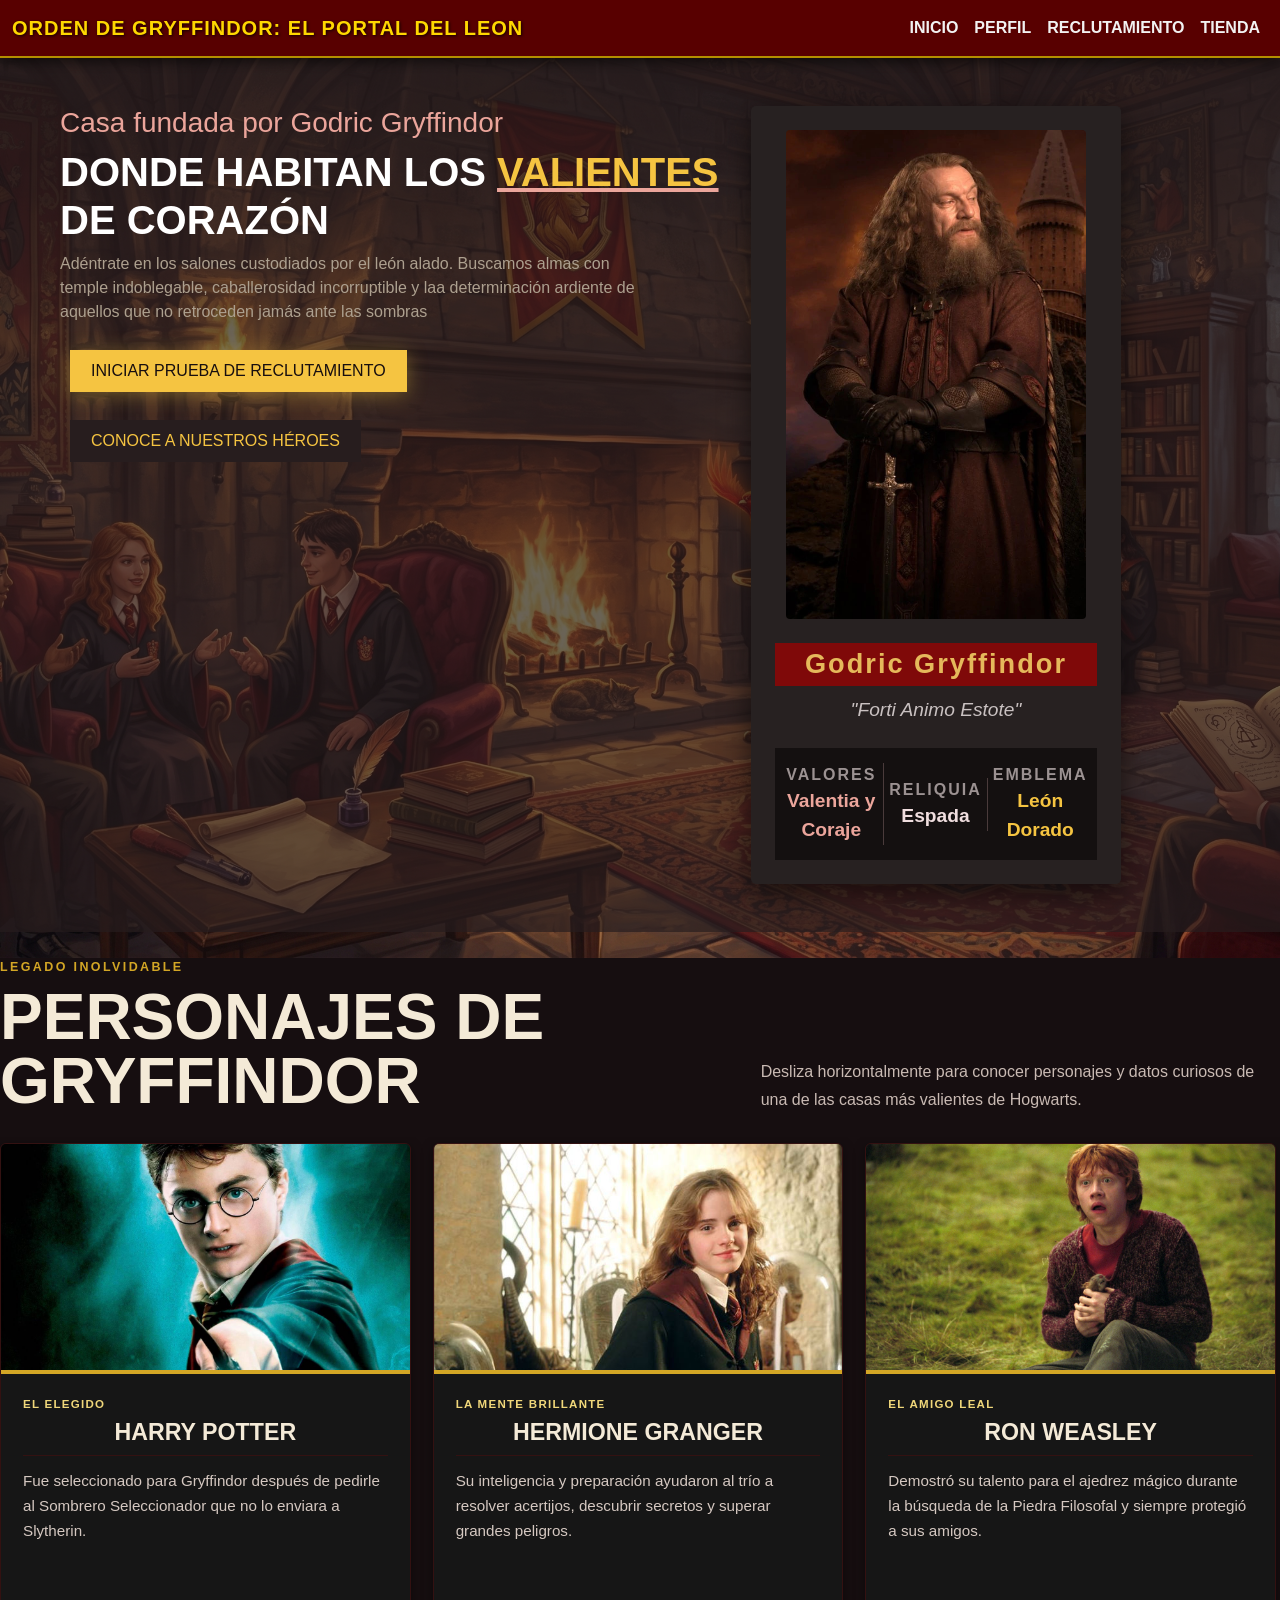
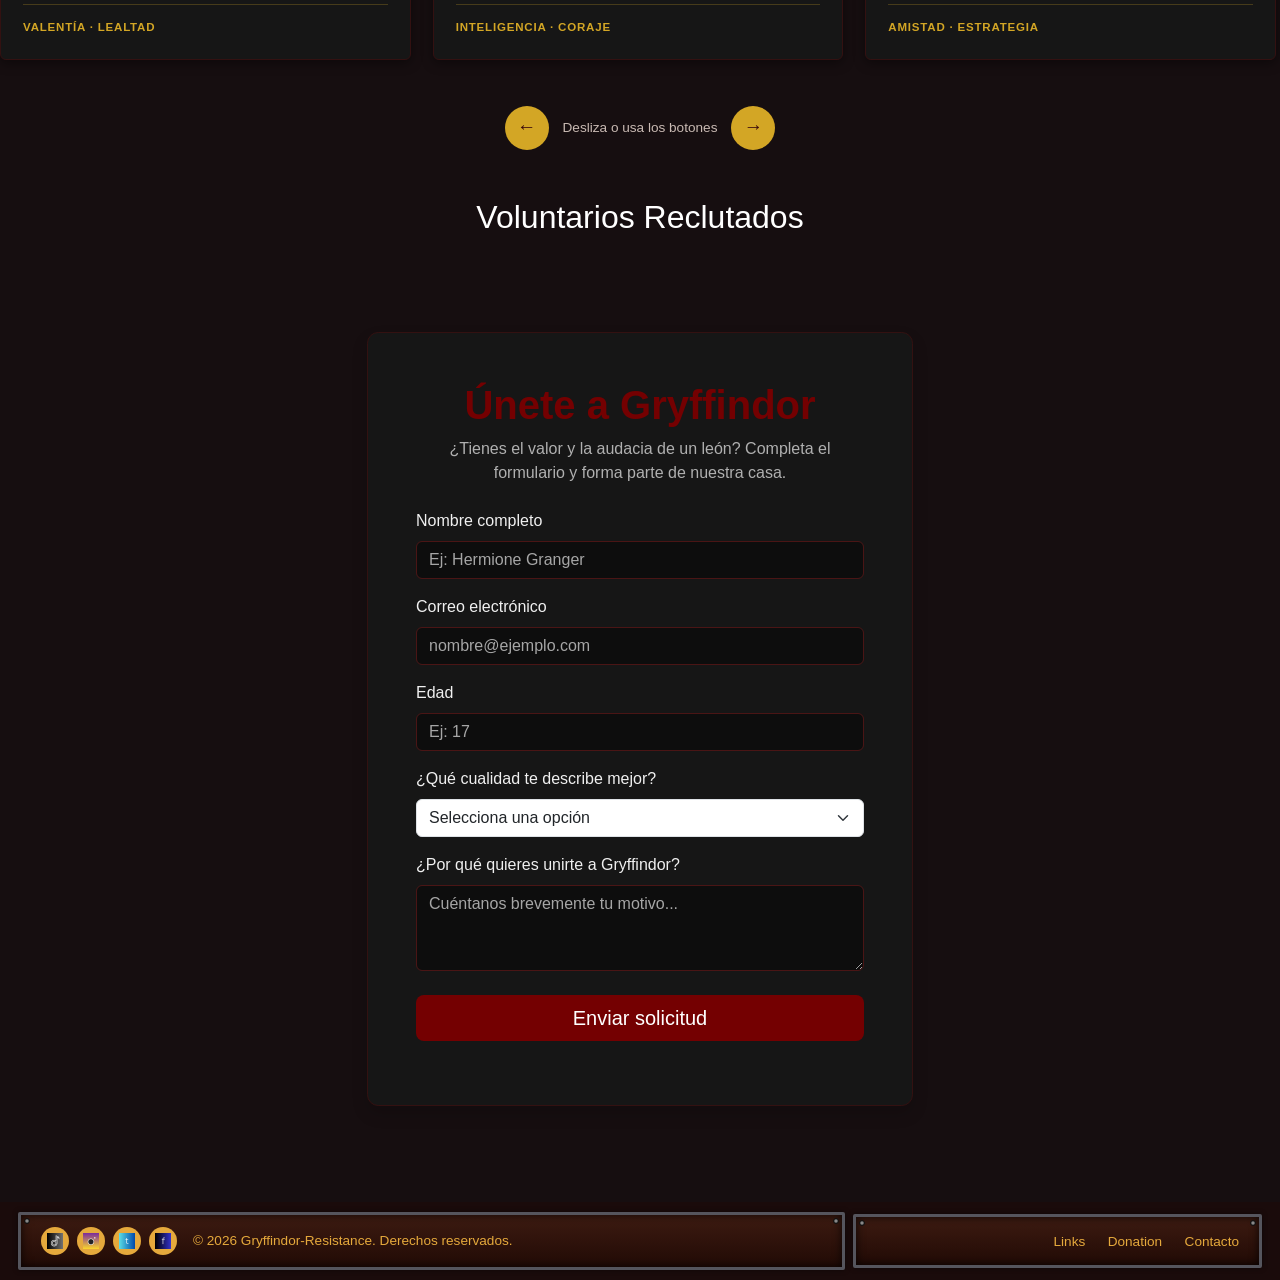
==== index.html @ a221e071 "Camio de nombre a botones" ====
<html lang="en">
  <head> 
    <meta charset="UTF-8" />
    <meta name="viewport" content="width=device-width, initial-scale=1.0" />
    <title>Gryffindor-Resistance</title>

    <!-- Link de bootstrap -->
    <link
      href="https://cdn.jsdelivr.net/npm/bootstrap@5.3.8/dist/css/bootstrap.min.css"
      rel="stylesheet"
      integrity="sha384-sRIl4kxILFvY47J16cr9ZwB07vP4J8+LH7qKQnuqkuIAvNWLzeN8tE5YBujZqJLB"
      crossorigin="anonymous"
    />
    <link rel="stylesheet" href="stryle.css">
    <link rel="stylesheet" href="styles_Cards.css">
  </head>
  <body>
    <!--INICIO NAVAR-->
    <nav class="navbar navbar-expand-lg navbar-gryffindor">
      <div class="container-fluid">
        <a class="navbar-brand" href="#"
          >ORDEN DE GRYFFINDOR: EL PORTAL DEL LEON</a
        >
        <button
          class="navbar-toggler"
          type="button"
          data-bs-toggle="collapse"
          data-bs-target="#navbarNav"
          aria-controls="navbarNav"
          aria-expanded="false"
          aria-label="Toggle navigation"
        >
          <span class="navbar-toggler-icon"></span>
        </button>
        <div class="collapse navbar-collapse" id="navbarNav">
          <ul class="navbar-nav ms-auto">
            <li class="nav-item">
              <a class="nav-link" aria-current="page" href="/index.html"
                >INICIO
              </a>
            </li>
            <li class="nav-item">
              <a class="nav-link" aria-current="page" href="perfil.html"
                >PERFIL
              </a>
            </li>
            <li class="nav-item">
              <a class="nav-link" href="#formulario">RECLUTAMIENTO</a>
            </li>
            <li class="nav-item">
              <a class="nav-link" href="store.html">TIENDA</a>
            </li>
          </ul>
        </div>
      </div>
    </nav>
    <!--FIN NAVAR-->
        <div class="fondo-responsivo">
          <!--!INICIO DE BANNER (MIREYA)-->
  <div class="container-fluid row p-5 m-0 fondo-banner tamanio-banner">
    <div class="col-12 col-lg-7 d-flex flex-column align-items-start"><!--sección izquierda del banner-->
      <h3 class="rosa">Casa fundada por Godric Gryffindor</h3>
      <h1 class="titulo">Donde habitan los <span class="valiente">valientes</span> de corazón</h1>
      <p class="color-texto ancho-texto">Adéntrate en los salones custodiados por el león alado. Buscamos almas con temple indoblegable, caballerosidad incorruptible y laa determinación ardiente de aquellos que no retroceden jamás ante las sombras</p>
      <div class="d-flex flex-column align-items-start gap-2">
        <a href="#formulario" class="btn btn-prueba">Iniciar prueba de reclutamiento</a>
        <a href="#personajes" class="btn btn-heroes">Conoce a nuestros héroes</a>
      </div>
    </div><!--sección izquierda del banner-->
      <div class="col-12 col-lg-4"><!--sección derecha del banner-->
                        <div class="card-godric text-center"><!--contenedor godric-->
                            <img src="assets/Godric_Griff.jpg" alt="Godric Gryffindor" class="godric-imagen">
                            <h4 class="titulo-dorado mt-4 etiqueta-roja">Godric Gryffindor</h4>
                            <p class="color-texto frase-cita">"Forti Animo Estote"</p>
                            <div class="caja-elementos-godric row mx-0 mt-4">
                                <div class="col-4 px-0 borde-derecho">
                                    <span class="titulo-stat">Valores</span>
                                    <span class="valor-stat rosa">Valentia y Coraje</span>
                                </div>

                                <div class="col-4 px-0 borde-derecho">
                                    <span class="titulo-stat">Reliquia</span>
                                    <span class="valor-stat blanco">Espada</span>
                                </div>

                                <div class="col-4 px-0">
                                    <span class="titulo-stat">Emblema</span>
                                    <span class="valor-stat amarillo">León Dorado</span>
                                </div>
                            </div>
                                </div>
      </div><!--contenedor godric-->
    </div><!--sección derecha del banner-->
  </div><!--contenedor de elementos banner-->
  <!--!FIN DE BANNER (MIREYA)-->
   
    <!--!INICIO DE LOGIN-->


    <!--!FIN DE LOGIN-->

    <!-- !INICIO DE FEED PRINCIPAL-->

    <!--!FIN DE FEED PRINCIPAL-->

    <!--?Codigo de las cards-->
 <!--? Encabezado de la sección. -->
        <header id="personajes" class="row align-items-end gy-3 mb-4">
          <div class="col-lg-7">
            <!--? Texto pequeño que identifica la temática. -->
            <p class="section-label mb-2">Legado inolvidable</p>

            <!--? Título principal de las tarjetas. -->
            <h1 class="section-title mb-0">Personajes de Gryffindor</h1>
          </div>

          <div class="col-lg-5">
            <!--? Instrucción para indicar que las tarjetas pueden deslizarse. -->
            <p class="section-description mb-0">
              Desliza horizontalmente para conocer personajes y datos curiosos
              de una de las casas más valientes de Hogwarts.
            </p>
          </div>
        </header>

        <!--? Contenedor que permite deslizar las tarjetas con CSS. -->
        <section class="cards-slider" aria-label="Personajes de Gryffindor">

          <!--* TARJETA 1: Harry Potter. -->
          <article class="card gryffindor-card" id="card-1">
            <!--? La clase character-harry permite cambiar la imagen desde CSS. -->
            <div class="character-image character-harry" role="img" aria-label="Harry Potter">
            </div>

            <div class="card-body d-flex flex-column">
              <p class="card-category">El elegido</p>
              <h2 class="card-title">Harry Potter</h2>
              <p class="card-text">
                Fue seleccionado para Gryffindor después de pedirle al Sombrero
                Seleccionador que no lo enviara a Slytherin.
              </p>
              <p class="card-detail mt-auto">Valentía · Lealtad</p>
            </div>
          </article>

          <!--* TARJETA 2: Hermione Granger. -->
          <article class="card gryffindor-card" id="card-2">
            <div class="character-image character-hermione" role="img" aria-label="Hermione Granger">
            </div>

            <div class="card-body d-flex flex-column">
              <p class="card-category">La mente brillante</p>
              <h2 class="card-title">Hermione Granger</h2>
              <p class="card-text">
                Su inteligencia y preparación ayudaron al trío a resolver
                acertijos, descubrir secretos y superar grandes peligros.
              </p>
              <p class="card-detail mt-auto">Inteligencia · Coraje</p>
            </div>
          </article>

          <!--*TARJETA 3: Ron Weasley. -->
          <article class="card gryffindor-card" id="card-3">
            <div class="character-image character-ron" role="img" aria-label="Ron Weasley">
            </div>

            <div class="card-body d-flex flex-column">
              <p class="card-category">El amigo leal</p>
              <h2 class="card-title">Ron Weasley</h2>
              <p class="card-text">
                Demostró su talento para el ajedrez mágico durante la búsqueda
                de la Piedra Filosofal y siempre protegió a sus amigos.
              </p>
              <p class="card-detail mt-auto">Amistad · Estrategia</p>
            </div>
          </article>

          <!--* TARJETA 4: Minerva McGonagall. -->
          <article class="card gryffindor-card" id="card-4">
            <div class="character-image character-minerva" role="img" aria-label="Minerva McGonagall">
            </div>

            <div class="card-body d-flex flex-column">
              <p class="card-category">Jefa de la casa</p>
              <h2 class="card-title">Minerva McGonagall</h2>
              <p class="card-text">
                Fue profesora de Transformaciones, jefa de Gryffindor y una
                animaga capaz de convertirse en gata.
              </p>
              <p class="card-detail mt-auto">Disciplina · Protección</p>
            </div>
          </article>

          <!--* TARJETA 5: Neville Longbottom. -->
          <article class="card gryffindor-card" id="card-5">
            <div class="character-image character-neville" role="img" aria-label="Neville Longbottom">
            </div>

            <div class="card-body d-flex flex-column">
              <p class="card-category">Valor verdadero</p>
              <h2 class="card-title">Neville Longbottom</h2>
              <p class="card-text">
                Aunque comenzó siendo inseguro, se convirtió en un líder y
                destruyó uno de los horrocruxes con la espada de Gryffindor.
              </p>
              <p class="card-detail mt-auto">Superación · Heroísmo</p>
            </div>
          </article>

          <!--* TARJETA 6: Ginny Weasley. -->
          <article class="card gryffindor-card" id="card-6">
            <div class="character-image character-ginny" role="img" aria-label="Ginny Weasley">
            </div>

            <div class="card-body d-flex flex-column">
              <p class="card-category">Talento en quidditch</p>
              <h2 class="card-title">Ginny Weasley</h2>
              <p class="card-text">
                Destacó como cazadora de Gryffindor, formó parte del Ejército
                de Dumbledore y combatió en la batalla de Hogwarts.
              </p>
              <p class="card-detail mt-auto">Determinación · Habilidad</p>
            </div>
          </article>

          <!--* TARJETA 7: Albus Dumbledore. -->
          <article class="card gryffindor-card" id="card-7">
            <div class="character-image character-dumbledore" role="img" aria-label="Albus Dumbledore">
            </div>

            <div class="card-body d-flex flex-column">
              <p class="card-category">Antiguo Gryffindor</p>
              <h2 class="card-title">Albus Dumbledore</h2>
              <p class="card-text">
                Antes de convertirse en director de Hogwarts fue alumno de
                Gryffindor y más tarde fundó la Orden del Fénix.
              </p>
              <p class="card-detail mt-auto">Sabiduría · Liderazgo</p>
            </div>
          </article>

          <!--* TARJETA 8: dato curioso sobre la casa. -->
          <article class="card gryffindor-card" id="card-8">
            <div class="character-image character-sword" role="img" aria-label="Espada de Gryffindor">
            </div>

            <div class="card-body d-flex flex-column">
              <p class="card-category">Dato curioso</p>
              <h2 class="card-title">La espada de Gryffindor</h2>
              <p class="card-text">
                La espada se presenta ante miembros dignos de la casa cuando
                muestran valor y existe una verdadera necesidad.
              </p>
              <p class="card-detail mt-auto">Reliquia · Godric Gryffindor</p>
            </div>
          </article>
        </section>

        <!--? Navegación opcional: cada botón lleva a una tarjeta del carrusel. -->
        <nav class="slider-navigation mt-4" aria-label="Navegación de las tarjetas">
          <a class="btn slider-button" href="#card-1" aria-label="Ir a las primeras tarjetas">←</a>
          <span>Desliza o usa los botones</span>
          <a class="btn slider-button" href="#card-8" aria-label="Ir a las últimas tarjetas">→</a>
        </nav>
      </div>
    </main>
    <!-- ?FIN DE CODIGO DE LAS CARDS-->

    <!--todo: Contenedor de las cards -->
    <main id="contendor-voluntarios" class="container my-5">
      <h2 class="text-center text-white mb-4">Voluntarios Reclutados</h2>
      <div class="row g-4" id="cards-voluntarios"></div>
    </main>

    <!-- !INICIO DE PERFIL-->
    <!-- Formulario de reclutamiento -->
<div id="formulario" class="container py-5">
  <div class="row justify-content-center">
    <div class="col-12 col-md-8 col-lg-6">

      <div class="card recruitment-card shadow">
        <div class="card-body p-4 p-md-5">

          <div class="text-center mb-4">
            <h1 class="recruitment-title">Únete a Gryffindor</h1>
            <p class="text-muted">
              ¿Tienes el valor y la audacia de un león? Completa el formulario y forma parte de nuestra casa.
            </p>
          </div>

          <form id="recruitment-form" novalidate>

            <div class="mb-3">
              <label for="nombre" class="form-label">Nombre completo</label>
              <input type="text" class="form-control" id="nombre" name="nombre" placeholder="Ej: Hermione Granger" required>
              <div class="invalid-feedback">Por favor ingresa tu nombre.</div>
            </div>

            <div class="mb-3">
              <label for="correo" class="form-label">Correo electrónico</label>
              <input type="email" class="form-control" id="correo" name="correo" placeholder="nombre@ejemplo.com" required>
              <div class="invalid-feedback">Ingresa un correo válido.</div>
            </div>

            <div class="mb-3">
              <label for="edad" class="form-label">Edad</label>
              <input type="number" class="form-control" id="edad" name="edad" min="11" max="120" placeholder="Ej: 17" required>
              <div class="invalid-feedback">Ingresa una edad válida (mínimo 11, la edad de admisión a Hogwarts).</div>
            </div>

            <div class="mb-3">
              <label for="cualidad" class="form-label">¿Qué cualidad te describe mejor?</label>
              <select class="form-select" id="cualidad" name="cualidad" required>
                <option value="" selected disabled>Selecciona una opción</option>
                <option value="valentia">Valentía</option>
                <option value="lealtad">Lealtad</option>
                <option value="audacia">Audacia</option>
                <option value="nobleza">Nobleza de corazón</option>
              </select>
              <div class="invalid-feedback">Selecciona una cualidad.</div>
            </div>

            <div class="mb-4">
              <label for="motivo" class="form-label">¿Por qué quieres unirte a Gryffindor?</label>
              <textarea class="form-control" id="motivo" name="motivo" rows="3" placeholder="Cuéntanos brevemente tu motivo..." required></textarea>
              <div class="invalid-feedback">Cuéntanos tu motivo, aunque sea breve.</div>
            </div>

            <div class="d-grid">
              <button type="submit" class="btn recruitment-btn btn-lg">Enviar solicitud</button>
            </div>

            <div id="form-mensaje" class="mt-3 text-center"></div>

          </form>

        </div>
      </div>

    </div>
  </div>
</div>
<!-- Fin formulario de reclutamiento -->

  <!-- FOOTER -->
  <footer class="custom-footer mt-5">
    <div class="container-fluid px-2">
      <div class="row g-2 align-items-center">
        
        <!-- Columna Izquierda: Redes Sociales y Copyright -->
        <div class="col-12 col-md-7 col-lg-8">
          <div class="wood-panel d-flex align-items-center flex-wrap gap-2">
            <div class="social-icons">
              
              <!-- TikTok -->
              <a href="#" class="social-icon" title="TikTok">
                <img src="assets/tiktok.png" alt="TikTok">
              </a>
              
              <!-- Instagram -->
              <a href="#" class="social-icon" title="Instagram">
                <img src="assets/insta.png" alt="Instagram">
              </a>
              
              <!-- Twitter (X) -->
              <a href="#" class="social-icon" title="Twitter">
                <img src="assets/twit.png" alt="Twitter">
              </a>
              
              <!-- Facebook -->
              <a href="#" class="social-icon" title="Facebook">
                <img src="assets/face.png" alt="Facebook">
              </a>
              
            </div>
            <span class="golden-text ms-2">© 2026 Gryffindor-Resistance. Derechos reservados.</span>
          </div>
        </div>

        <!-- Columna Derecha: Enlaces del menú -->
        <div class="col-12 col-md-5 col-lg-4">
          <div class="wood-panel d-flex justify-content-end align-items-center">
            <div class="footer-links">
              <a href="#">Links</a>
              <a href="#">Donation</a>
              <a href="#">Contacto</a>
            </div>
          </div>
        </div>

      </div>
    </div>
  </footer>


    <!--!FIN DE PERFIL-->
 </div>
    <!-- Link de bootstrap -->
    <script
      src="https://cdn.jsdelivr.net/npm/bootstrap@5.3.8/dist/js/bootstrap.bundle.min.js"
      integrity="sha384-FKyoEForCGlyvwx9Hj09JcYn3nv7wiPVlz7YYwJrWVcXK/BmnVDxM+D2scQbITxI"
      crossorigin="anonymous"
    ></script>
    <!-- Link de javas -->
    <script src="app.js"></script>
  </body>
</html>
---- stryle.css ----
:root {
  --gryffindor-rojo: #740001;
  --gryffindor-rojo-oscuro: #3d0000;
  --gryffindor-dorado: #d3a625;
  --gryffindor-dorado-claro: #eecc73;
}

.recruitment-card {
  background-color: #faf6ec;
  border: 2px solid var(--gryffindor-dorado);
  border-radius: 10px;
}

.recruitment-title {
  color: var(--gryffindor-rojo);
  font-weight: bold;
}

.form-control:focus,
.form-select:focus {
  border-color: var(--gryffindor-dorado);
  box-shadow: 0 0 0 0.2rem rgba(211, 166, 37, 0.35);
}

.recruitment-btn {
  background-color: var(--gryffindor-rojo);
  color: white;
  border: none;
}

.recruitment-btn:hover {
  background-color: var(--gryffindor-rojo-oscuro);
  color: var(--gryffindor-dorado-claro);
}

/*Estilos banner*/
.fondo-banner{
    background: #271d1eae;
}

.tamanio-banner{
    min-height: 460px;
}

.titulo {
    color: #fff;
    text-transform: uppercase;
    font-weight: bold;
}

.valiente {
    color: #F5C441;
    text-decoration: underline;
    text-decoration-color: #EBA59B;
}

.rosa {
    color: #EBA59B;
}

.amarillo {
    color: #F5C441;
}

.blanco {
    color: #F0DEDF;
}

.color-texto {
    color: #ADA08F;
}

.ancho-texto{
    max-width: 600px;
}

.btn-prueba {
    background-color: #F5C441;
    color: #170E0F;
    margin: 10px;
    padding: 8px 20px !important;
    text-align: center;
    border-radius: 0px !important;
    text-transform: uppercase;
    box-shadow: 0px 3px 20px #f5c5415e;
    cursor: pointer;
    transition: background-color 0.3s ease, box-shadow 0.3s ease;/*transición suave*/
}

.btn-prueba:hover{
    background-color: #ffd966;
    box-shadow: 0px 4px 30px #f5c541aa;
}

.btn-heroes {
    background-color: #271D1E;
    color: #F5C441;
    margin: 10px;
    padding: 8px 20px !important;
    text-align: center;
    border-radius: 0px !important;
    text-transform: uppercase;
    cursor: pointer;
    transition: background-color 0.3s ease, box-shadow 0.3s ease;/*transición suave*/
}

.btn-heroes:hover{
    background-color: #271D1E;
    color: #ffd966;
    box-shadow: 0px 4px 20px #f5c54190;
}

/*Fin Estilos banner*/
body, html {
    margin: 0;
    padding: 0;
    height: 100%;
}

.fondo-responsivo {
    background-image: url('assets/sala-común-gryffindor.jpg');  /*Imagen de fondo*/
    background-position: center center;     /*Centra la imagen*/
    background-size: cover;         /*Hace que sea responsiva, cubre mantiendo la proporción*/
    background-repeat: no-repeat;        /*Evita que la imagen se repita*/
    min-height: 100vh;          /*Asegura que el fondo ocupe 100% del alto de la pantalla*/
}
.navbar-gryffindor {
	background-color: #7f0909;
}

.navbar-gryffindor .navbar-brand,
.navbar-gryffindor .nav-link {
	color: #d4af37;
}

.navbar-gryffindor .nav-link:hover {
	color: #ffd700;
}


/*Card Godridc Gryffindor*/
.card-godric {
    background-color: #272121;
    padding: 1.5rem;
    border-radius: 5px;
    box-shadow: 0 10px 30px rgba(0,0,0,0.6);
    color: #fff;
}

.godric-imagen {
    max-width: 300px;
    border-radius: 4px;
}

.titulo-dorado{
    color: #e5b95b;
    font-weight: bold;
    font-size: 1.7rem;
    letter-spacing: 1.5px;
}

.etiqueta-roja{
    background-color: #7f0909;
    padding: 5px;
    letter-spacing: 2px;
}

.frase-cita{
    font-style: italic;
    color: #c9c1c1;
    font-size: 1.2rem;
    line-height: 1.5;
    margin: 10px 0;
}

.caja-elementos-godric{
    background-color: #141010;
    padding: 15px 5px;
    align-items: center;
}

.borde-derecho{
    border-right: 1px solid #4a3b3b;
}

.titulo-stat{
    display: block;
    font-size: 1rem;
    text-transform: uppercase;
    letter-spacing: 2px;
    color: #9c9292;
    font-weight:650;
}

.valor-stat {
    display: block;
    font-size: 1.2rem;
    font-weight: bold;
}
    /* Estilos del Footer */
    .custom-footer {
      background-color: #1a0b0b; /* Color de fondo base muy oscuro */
      padding: 10px;
    }

    /* Paneles de madera con borde metálico */
    .wood-panel {
      position: relative;
      background: linear-gradient(180deg, #3d1b11 0%, #210a05 100%); /* Fondo simulando madera oscura */
      border: 3px solid #55555d; /* Borde gris metálico */
      box-shadow: inset 0 0 10px rgba(0,0,0,0.8), 0 0 5px rgba(0,0,0,0.5);
      border-radius: 2px;
      padding: 12px 20px;
      min-height: 54px;
    }

    /* Remaches en las esquinas */
    .wood-panel::before, .wood-panel::after {
      content: '';
      position: absolute;
      width: 6px;
      height: 6px;
      background: radial-gradient(circle, #888 30%, #333 90%);
      border-radius: 50%;
      border: 1px solid #111;
      top: 3px;
    }

    .wood-panel::before { left: 3px; }
    .wood-panel::after { right: 3px; }

    /* Texto e íconos en dorado */
    .golden-text {
      color: #e5a93c; /* Color dorado Gryffindor */
      font-family: Arial, sans-serif;
      font-size: 0.85rem;
    }

    /* Contenedor e íconos en círculo */
    .social-icons {
      display: flex;
      align-items: center;
      gap: 8px;
    }

    .social-icon {
      display: inline-flex;
      align-items: center;
      justify-content: center;
      width: 28px;
      height: 28px;
      background-color: #e5a93c; /* Fondo dorado del círculo */
      border-radius: 50%;
      color: #210a05; /* Color oscuro para el ícono */
      text-decoration: none;
      transition: transform 0.2s ease, background-color 0.2s ease;
    }

    /* Estilo para las imágenes PNG dentro de los círculos */
    .social-icon img {
      width: 16px; /* Ajusta el tamaño de la imagen */
      height: 16px;
      object-fit: contain; /* Mantiene la proporción de la imagen */
      /* Si tus imágenes son oscuras, este filtro las puede volver claras */
      /* filter: brightness(0) invert(1); */
    }

    .social-icon:hover {
      background-color: #ffd700; /* Dorado más brillante al pasar el mouse */
      transform: scale(1.1);
    }

    /* Enlaces del panel derecho */
    .footer-links a {
      color: #e5a93c;
      text-decoration: none;
      font-size: 0.85rem;
      margin-left: 18px;
      transition: color 0.3s ease;
    }

    .footer-links a:hover {
      color: #ffd700;
      text-decoration: underline;
    }

.product{
  width: 100%;
  max-width: 18rem;
  margin: 30px;
}


body {
    background-color: #0d0d0d;
    color: #e6e6e6;
    font-family: 'Segoe UI', Tahoma, Geneva, Verdana, sans-serif;
    margin: 0;
    padding: 0;
}

.navbar-gryffindor {
    background-color: #580000 !important;
    border-bottom: 0.125rem solid #b38f00;
    box-shadow: 0 0.25rem 0.75rem rgba(0, 0, 0, 0.6);
}

.navbar-gryffindor .navbar-brand {
    color: #ffd700 !important;
    font-weight: 800;
    letter-spacing: 0.0625rem;
    text-shadow: 0.0625rem 0.0625rem 0.1875rem rgba(0, 0, 0, 0.8);
}

.navbar-gryffindor .nav-link {
    color: #f2f2f2 !important;
    font-weight: 600;
    transition: color 0.2s ease;
}

.navbar-gryffindor .nav-link:hover, 
.navbar-gryffindor .nav-link.active {
    color: #ffd700 !important;
    text-shadow: 0 0 0.5rem rgba(255, 215, 0, 0.4);
}

.profile-header-container {
    position: relative;
    margin-bottom: 6rem;
}

#banner {
    width: 100%;
    height: 18rem;
    object-fit: cover;
    border-bottom: 0.2rem solid #b38f00;
}

#descr {
    padding-top: 3rem;
}

.profile-user-section {
    position: relative;
}

.profile-user-row {
    position: absolute;
    top: -9rem;
    left: 0;
    right: 0;
    margin: 0;
}

#foto {
    width: 15rem;
    height: 15rem;
    object-fit: cover;
    border: 0.3rem solid #b38f00;
    background-color: #121212;
    z-index: 10;
    border-radius: 50%;
    box-shadow: 0 0.3rem 0.9rem rgba(0, 0, 0, 0.8);
    display: block;
    margin-left: 1.5rem;
}

#descripcion {
    padding-top: 5rem;
}

.profile-details {
    padding-top: 3.5rem;
}

.profile-info-bar {
    background: linear-gradient(135deg, #1a1a1a 0%, #260000 100%);
    border: 0.1rem solid #4a1515;
    border-radius: 0.7rem;
    padding: 1.2rem;
    box-shadow: 0 0.2rem 0.9rem rgba(0, 0, 0, 0.5);
    margin-top: 0.6rem;
}

.card {
    background-color: #161616 !important;
    color: #f0f0f0 !important;
    border: 0.1rem solid #331111 !important;
    border-radius: 0.7rem;
    box-shadow: 0 0.2rem 0.7rem rgba(0, 0, 0, 0.4);
    transition: transform 0.2s ease, box-shadow 0.2s ease;
}

.card:hover {
    border-color: #5c1f1f !important;
    box-shadow: 0 0.3rem 1.1rem rgba(179, 143, 0, 0.15);
}

.card-title {
    color: #ffd700;
    font-weight: 700;
    border-bottom: 0.1rem solid #331111;
    padding-bottom: 0.5rem;
    text-align: center;
}

.btn-danger {
    background-color: #740001 !important;
    border-color: #9b111e !important;
}

.btn-danger:hover {
    background-color: #530001 !important;
}

.btn-warning {
    background-color: #b38f00 !important;
    border-color: #ffd700 !important;
    color: #0a0a0a !important;
    font-weight: bold;
}

.btn-warning:hover {
    background-color: #ffd700 !important;
}

.form-control {
    background-color: #0d0d0d !important;
    color: #fff !important;
    border: 0.1rem solid #4a1515 !important;
}

.form-control:focus {
    background-color: #0d0d0d !important;
    color: #fff !important;
    border-color: #ffd700 !important;
    box-shadow: 0 0 0 0.2rem rgba(179, 143, 0, 0.25);
}

.form-control::placeholder {
    color: #a6a6a6 !important;
    opacity: 1;
}

.card-body p.text-muted, .card-body small, .card-body .text-muted {
    color: #b0b0b0 !important;
}

.card .d-flex.flex-column.gap-2 img.img-fluid {
    width: 100%;
    object-fit: cover;
    object-position: center;
    padding: 0;
    border-radius: 0.5rem;
    border: 0.1rem solid #4a1515;
}

.card.shadow-sm.mb-3 img.img-fluid {
    width: 100%;
    object-fit: cover;
    object-position: center;
    margin-top: 1rem;
    border-radius: 0.5rem;
    border: 0.1rem solid #4a1515;
}

.card .d-flex img.rounded-circle {
    width: 2.8rem;
    height: 2.8rem;
    object-fit: cover;
    border: 0.1rem solid #b38f00;
}

@media (min-width: 768px) {
    .profile-details {
        padding-left: 1.2rem;
        padding-top: 2.5rem;
    }
}

@media (max-width: 767.98px) {
    .profile-user-row {
        position: relative;
        top: auto;
    }
    #foto {
        margin: -5rem auto 1rem auto;
        display: block;
    }
    .profile-details {
        padding-top: 0;
        text-align: center;
    }
    .profile-header-container {
        margin-bottom: 2rem;
    }
}
---- styles_Cards.css ----
/* ================================================================
   1. VARIABLES DE COLOR DE GRYFFINDOR
   ================================================================ */
:root {
  --gryffindor-red: #740001;
  --gryffindor-dark-red: #3b0a0d;
  --gryffindor-gold: #d3a625;
  --gryffindor-light-gold: #f0d77a;
  --gryffindor-cream: #f4ead7;
  --gryffindor-brown: #241719;
  --gryffindor-card: #321f21;
}

/* Incluye el padding y el borde dentro del tamaño de cada elemento. */
* {
  box-sizing: border-box;
}

/* Fondo básico */
body {
  margin: 0;
  background-color: #160e10;
}

/* ================================================================
   2. SECCIÓN PRINCIPAL
   ================================================================ */
.gryffindor-section {
  min-height: 100vh;
  color: var(--gryffindor-cream);
  font-family: Georgia, "Times New Roman", serif;
  background:
    linear-gradient(rgba(22, 14, 16, 0.96), rgba(22, 14, 16, 0.96)),
    repeating-linear-gradient(
      45deg,
      transparent,
      transparent 30px,
      rgba(211, 166, 37, 0.05) 31px,
      rgba(211, 166, 37, 0.05) 32px
    );
}

/* Texto pequeño color dorado que aparece sobre el título. */
.section-label {
  color: var(--gryffindor-gold);
  font-family: Arial, Helvetica, sans-serif;
  font-size: 0.78rem;
  font-weight: bold;
  letter-spacing: 0.15rem;
  text-transform: uppercase;
}

/* Título principal de la sección. */
.section-title {
  max-width: 650px;
  color: var(--gryffindor-cream);
  font-size: clamp(2.1rem, 5vw, 4rem);
  font-weight: bold;
  line-height: 1;
  text-transform: uppercase;
}

/* Texto explicativo colocado al lado del título. */
.section-description {
  color: #c9bab3;
  font-family: Arial, Helvetica, sans-serif;
  font-size: 1rem;
  line-height: 1.7;
}

/* ================================================================
   3. CONTENEDOR DESLIZABLE
   overflow-x permite mover las tarjetas horizontalmente.
   scroll-snap ayuda a detener el movimiento justo en cada tarjeta.
   ================================================================ */
.cards-slider {
  padding: 6px 2px 22px;
  display: flex;
  gap: 22px;
  overflow-x: auto;
  scroll-behavior: smooth;
  scroll-snap-type: x mandatory;
  scrollbar-color: var(--gryffindor-gold) var(--gryffindor-brown);
  scrollbar-width: thin;
}

/* Personaliza la barra horizontal */
.cards-slider::-webkit-scrollbar {
  height: 9px;
}

.cards-slider::-webkit-scrollbar-track {
  background-color: var(--gryffindor-brown);
  border-radius: 20px;
}

.cards-slider::-webkit-scrollbar-thumb {
  background-color: var(--gryffindor-gold);
  border-radius: 20px;
}

/* ================================================================
   4. TARJETAS
   ================================================================ */
.gryffindor-card {
  /* Cada tarjeta ocupa aproximadamente una tercera parte en computadora. */
  flex: 0 0 calc((100% - 44px) / 3);
  min-width: 280px;
  overflow: hidden;
  color: var(--gryffindor-cream);
  background-color: var(--gryffindor-card);
  border: 1px solid rgba(211, 166, 37, 0.35);
  border-radius: 6px;
  scroll-snap-align: start;
  transition: transform 0.25s ease, border-color 0.25s ease;
}

/* Eleva ligeramente una tarjeta al pasar el cursor sobre ella. */
.gryffindor-card:hover {
  transform: translateY(-5px);
  border-color: var(--gryffindor-gold);
}

/* Espacio donde se puede mostrar una imagen local de cada personaje. */
.character-image {
  min-height: 230px;
  display: grid;
  place-items: center;
  background-color: var(--gryffindor-dark-red);
  background-position: center;
  background-size: cover;
  border-bottom: 4px solid var(--gryffindor-gold);
}
/*
  Las imágenes se administran desde CSS.
*/
.character-harry {
  background-image:url("img/harry-potter.jpg");
}

.character-hermione {
  background-image:url("img/hermione-granger.jpg");
}

.character-ron {
  background-image:url("img/ron-weasley.jpg");
}

.character-minerva {
  background-image:url("img/minerva-mcgonagall.jpg");
}

.character-neville {
  background-image:url("img/neville-longbottom.jpg");
}

.character-ginny {
  background-image:url("img/ginny-weasley.jpg");
}

.character-dumbledore {
  background-image:url("img/albus-dumbledore.jpg");
}

.character-sword {
  background-image:url("img/espada-gryffindor.jpg");
}

/* Espacio interior del contenido de la tarjeta. */
.gryffindor-card .card-body {
  min-height: 285px;
  padding: 22px;
}

/* Categoría pequeña colocada sobre cada nombre. */
.card-category {
  margin-bottom: 6px;
  color: var(--gryffindor-light-gold);
  font-family: Arial, Helvetica, sans-serif;
  font-size: 0.72rem;
  font-weight: bold;
  letter-spacing: 0.08rem;
  text-transform: uppercase;
}

/* Nombre del personaje o título del dato curioso. */
.gryffindor-card .card-title {
  margin-bottom: 12px;
  color: var(--gryffindor-cream);
  font-size: 1.45rem;
  font-weight: bold;
  text-transform: uppercase;
}

/* Descripción principal de cada tarjeta. */
.gryffindor-card .card-text {
  color: #d5c8c1;
  font-family: Arial, Helvetica, sans-serif;
  font-size: 0.95rem;
  line-height: 1.65;
}

/* Texto inferior que resume las cualidades o información del personaje. */
.card-detail {
  margin-bottom: 0;
  padding-top: 14px;
  color: var(--gryffindor-gold);
  font-family: Arial, Helvetica, sans-serif;
  font-size: 0.72rem;
  font-weight: bold;
  letter-spacing: 0.05rem;
  text-transform: uppercase;
  border-top: 1px solid rgba(211, 166, 37, 0.25);
}

/* ================================================================
   5. BOTONES DE NAVEGACIÓN
   ================================================================ */
.slider-navigation {
  display: flex;
  align-items: center;
  justify-content: center;
  gap: 14px;
  color: #c9bab3;
  font-family: Arial, Helvetica, sans-serif;
  font-size: 0.85rem;
}

.slider-button {
  width: 44px;
  height: 44px;
  display: grid;
  place-items: center;
  color: var(--gryffindor-dark-red);
  font-size: 1.2rem;
  font-weight: bold;
  background-color: var(--gryffindor-gold);
  border: none;
  border-radius: 50%;
}

.slider-button:hover,
.slider-button:focus {
  color: var(--gryffindor-dark-red);
  background-color: var(--gryffindor-light-gold);
}
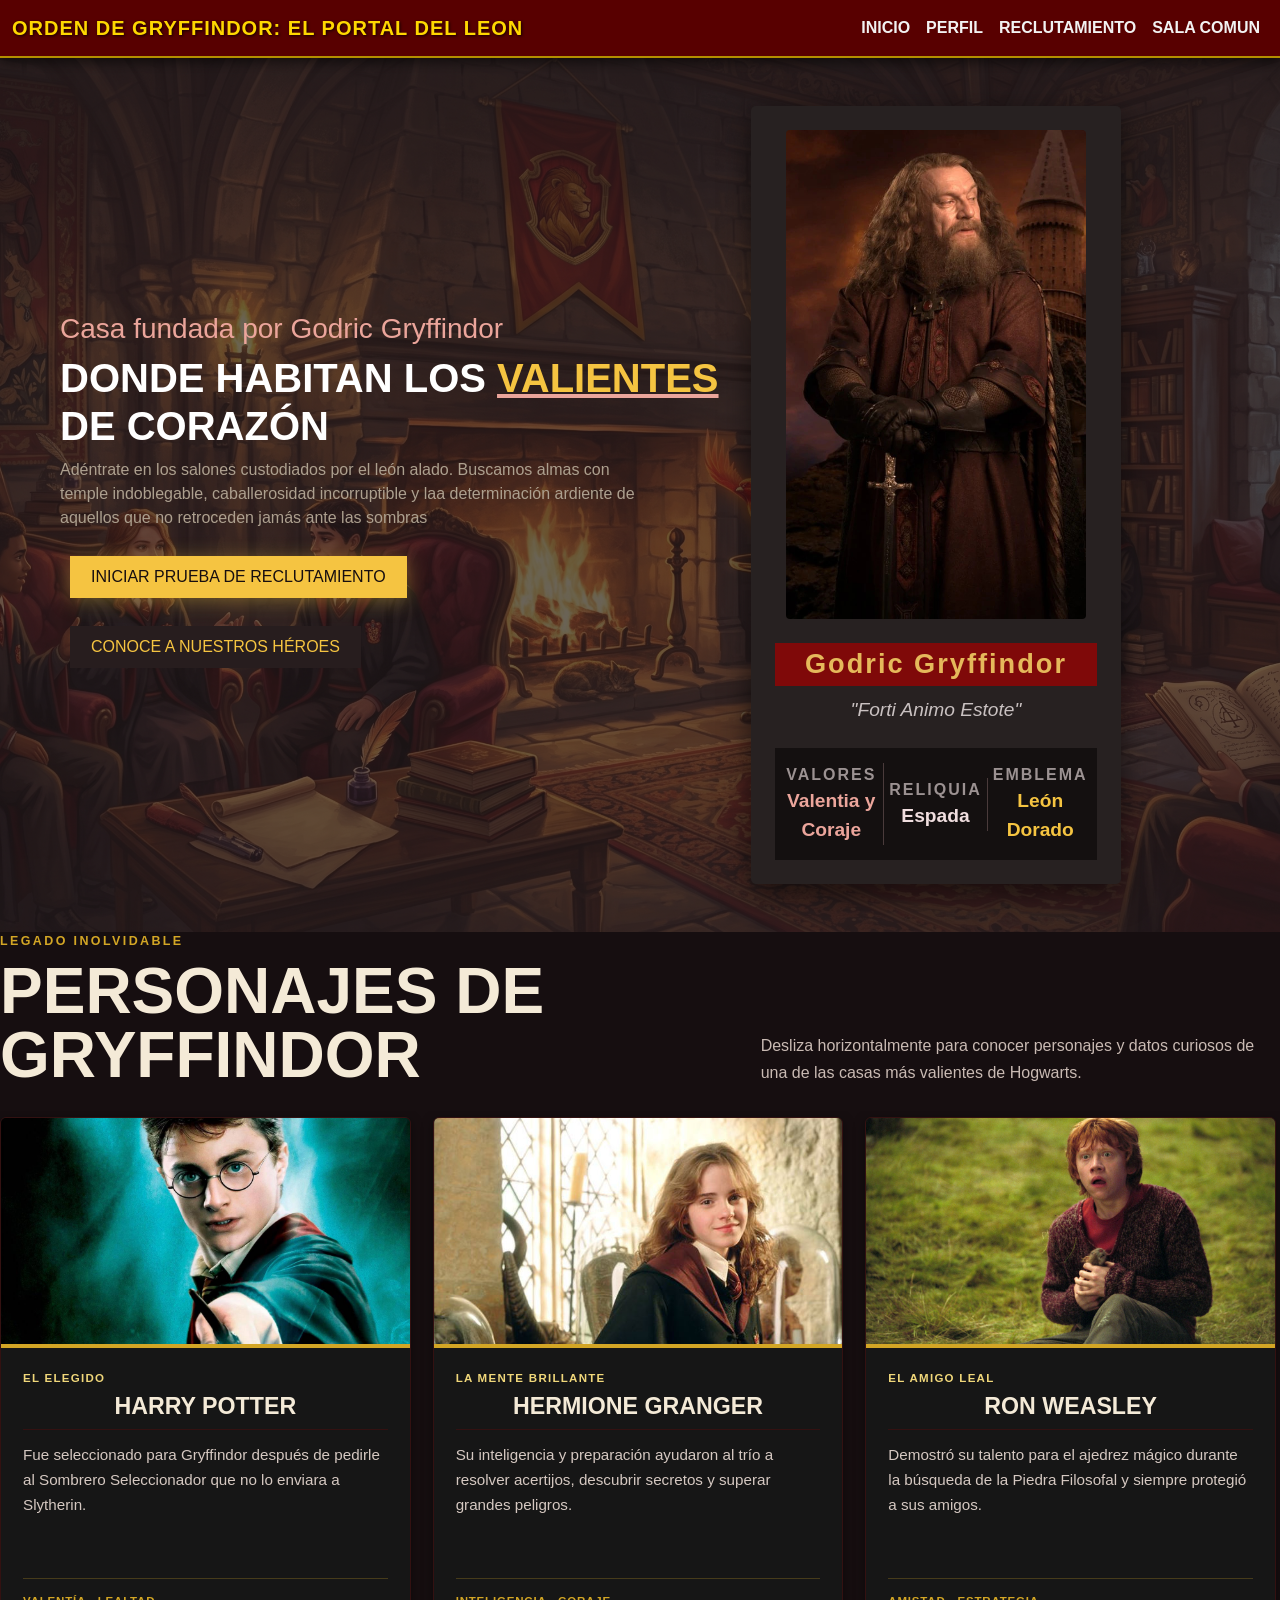
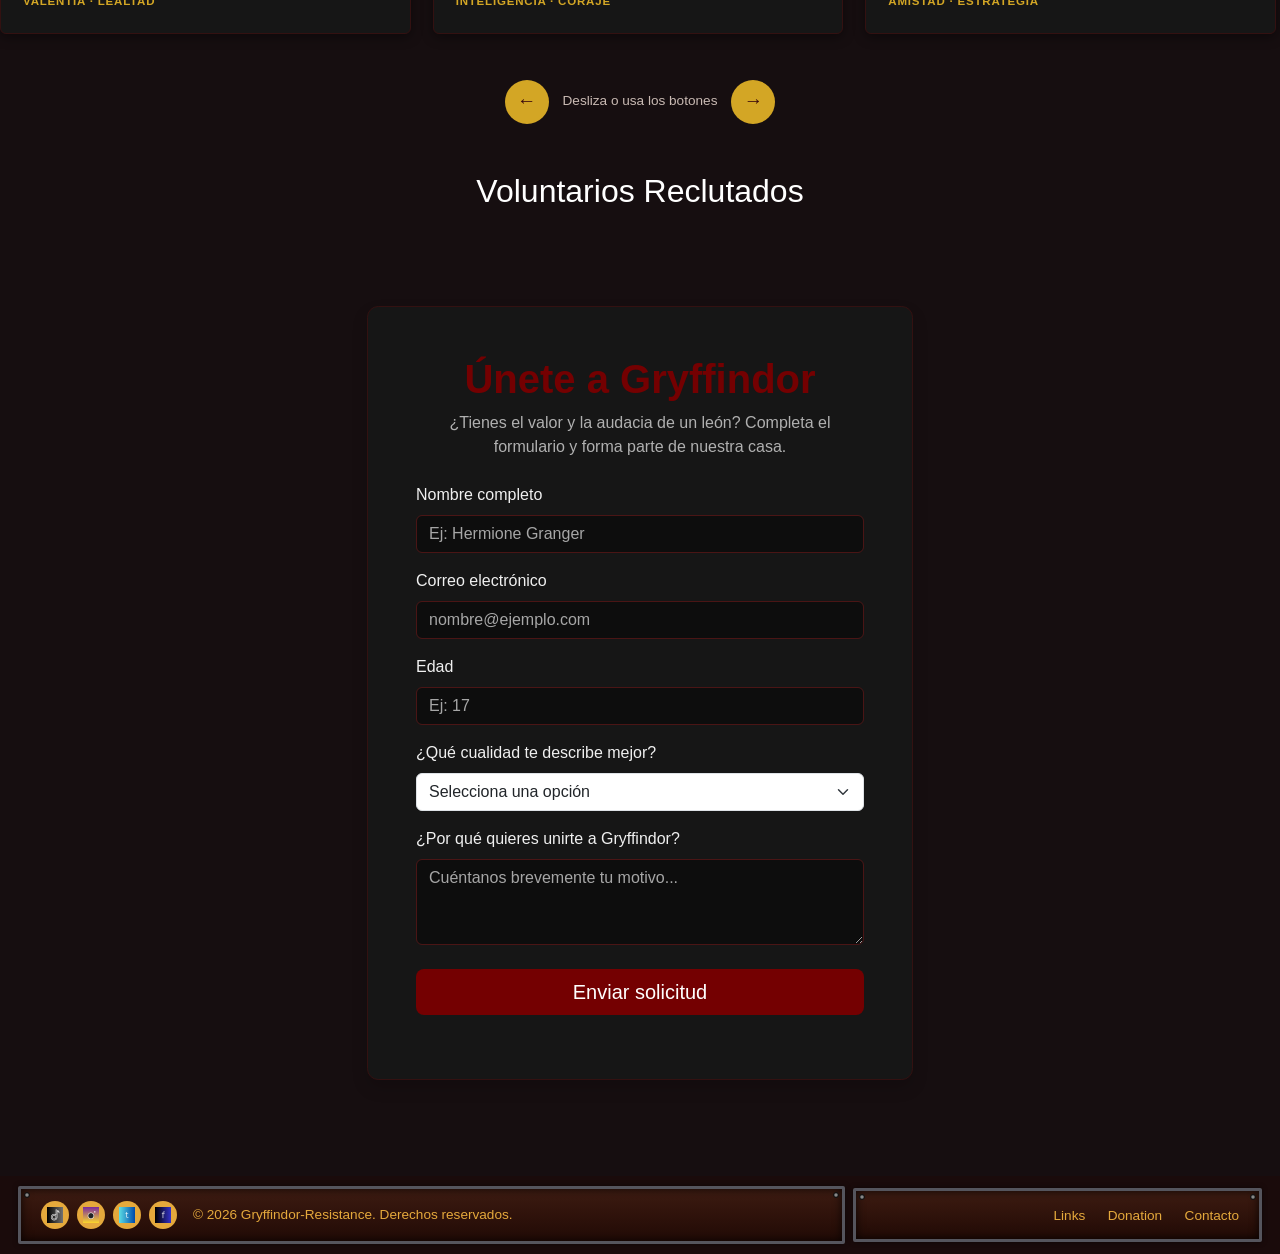
==== commit 2d957b79: "feat: corregir errores de baner" ====
--- a/index.html
+++ b/index.html
@@ -48,50 +48,50 @@
               <a class="nav-link" href="#formulario">RECLUTAMIENTO</a>
             </li>
             <li class="nav-item">
-              <a class="nav-link" href="store.html">TIENDA</a>
+              <a class="nav-link" href="store.html">SALA COMUN</a>
             </li>
           </ul>
         </div>
       </div>
     </nav>
     <!--FIN NAVAR-->
-        <div class="fondo-responsivo">
-          <!--!INICIO DE BANNER (MIREYA)-->
-  <div class="container-fluid row p-5 m-0 fondo-banner tamanio-banner">
-    <div class="col-12 col-lg-7 d-flex flex-column align-items-start"><!--sección izquierda del banner-->
-      <h3 class="rosa">Casa fundada por Godric Gryffindor</h3>
-      <h1 class="titulo">Donde habitan los <span class="valiente">valientes</span> de corazón</h1>
-      <p class="color-texto ancho-texto">Adéntrate en los salones custodiados por el león alado. Buscamos almas con temple indoblegable, caballerosidad incorruptible y laa determinación ardiente de aquellos que no retroceden jamás ante las sombras</p>
-      <div class="d-flex flex-column align-items-start gap-2">
-        <a href="#formulario" class="btn btn-prueba">Iniciar prueba de reclutamiento</a>
-        <a href="#personajes" class="btn btn-heroes">Conoce a nuestros héroes</a>
-      </div>
-    </div><!--sección izquierda del banner-->
-      <div class="col-12 col-lg-4"><!--sección derecha del banner-->
-                        <div class="card-godric text-center"><!--contenedor godric-->
-                            <img src="assets/Godric_Griff.jpg" alt="Godric Gryffindor" class="godric-imagen">
-                            <h4 class="titulo-dorado mt-4 etiqueta-roja">Godric Gryffindor</h4>
-                            <p class="color-texto frase-cita">"Forti Animo Estote"</p>
-                            <div class="caja-elementos-godric row mx-0 mt-4">
-                                <div class="col-4 px-0 borde-derecho">
-                                    <span class="titulo-stat">Valores</span>
-                                    <span class="valor-stat rosa">Valentia y Coraje</span>
-                                </div>
-
-                                <div class="col-4 px-0 borde-derecho">
-                                    <span class="titulo-stat">Reliquia</span>
-                                    <span class="valor-stat blanco">Espada</span>
-                                </div>
-
-                                <div class="col-4 px-0">
-                                    <span class="titulo-stat">Emblema</span>
-                                    <span class="valor-stat amarillo">León Dorado</span>
-                                </div>
-                            </div>
-                                </div>
-      </div><!--contenedor godric-->
-    </div><!--sección derecha del banner-->
-  </div><!--contenedor de elementos banner-->
+    <!--!INICIO DE BANNER (MIREYA)-->
+  <div class="fondo-responsivo">
+    <div class="container-fluid row p-5 m-0 fondo-banner tamanio-banner">
+      <div class="col-12 col-lg-7 d-flex flex-column align-items-start justify-content-center"><!--sección izquierda del banner-->
+        <h3 class="rosa">Casa fundada por Godric Gryffindor</h3>
+        <h1 class="titulo">Donde habitan los <span class="valiente">valientes</span> de corazón</h1>
+        <p class="color-texto ancho-texto">Adéntrate en los salones custodiados por el león alado. Buscamos almas con temple indoblegable, caballerosidad incorruptible y laa determinación ardiente de aquellos que no retroceden jamás ante las sombras</p>
+        <div class="d-flex flex-column align-items-start gap-2">
+          <a href="#formulario" class="btn btn-prueba">Iniciar prueba de reclutamiento</a>
+          <a href="#personajes" class="btn btn-heroes">Conoce a nuestros héroes</a>
+        </div>
+      </div><!--sección izquierda del banner-->
+        <div class="col-12 col-lg-4"><!--sección derecha del banner-->
+                          <div class="card-godric text-center"><!--contenedor godric-->
+                              <img src="assets/Godric_Griff.jpg" alt="Godric Gryffindor" class="godric-imagen">
+                              <h4 class="titulo-dorado mt-4 etiqueta-roja">Godric Gryffindor</h4>
+                              <p class="color-texto frase-cita">"Forti Animo Estote"</p>
+                              <div class="caja-elementos-godric row mx-0 mt-4">
+                                  <div class="col-4 px-0 borde-derecho">
+                                      <span class="titulo-stat">Valores</span>
+                                      <span class="valor-stat rosa">Valentia y Coraje</span>
+                                  </div>
+
+                                  <div class="col-4 px-0 borde-derecho">
+                                      <span class="titulo-stat">Reliquia</span>
+                                      <span class="valor-stat blanco">Espada</span>
+                                  </div>
+
+                                  <div class="col-4 px-0">
+                                      <span class="titulo-stat">Emblema</span>
+                                      <span class="valor-stat amarillo">León Dorado</span>
+                                  </div>
+                              </div>
+                            </div><!--contenedor godric-->
+        </div><!--sección derecha del banner-->
+      </div><!--contenedor de elementos banner-->
+    </div><!--fondo responsivo-->
   <!--!FIN DE BANNER (MIREYA)-->
    
     <!--!INICIO DE LOGIN-->
--- a/stryle.css
+++ b/stryle.css
@@ -122,7 +122,7 @@
     background-position: center center;     /*Centra la imagen*/
     background-size: cover;         /*Hace que sea responsiva, cubre mantiendo la proporción*/
     background-repeat: no-repeat;        /*Evita que la imagen se repita*/
-    min-height: 100vh;          /*Asegura que el fondo ocupe 100% del alto de la pantalla*/
+    /*min-height: 100vh;          Asegura que el fondo ocupe 100% del alto de la pantalla*/
 }
 .navbar-gryffindor {
 	background-color: #7f0909;
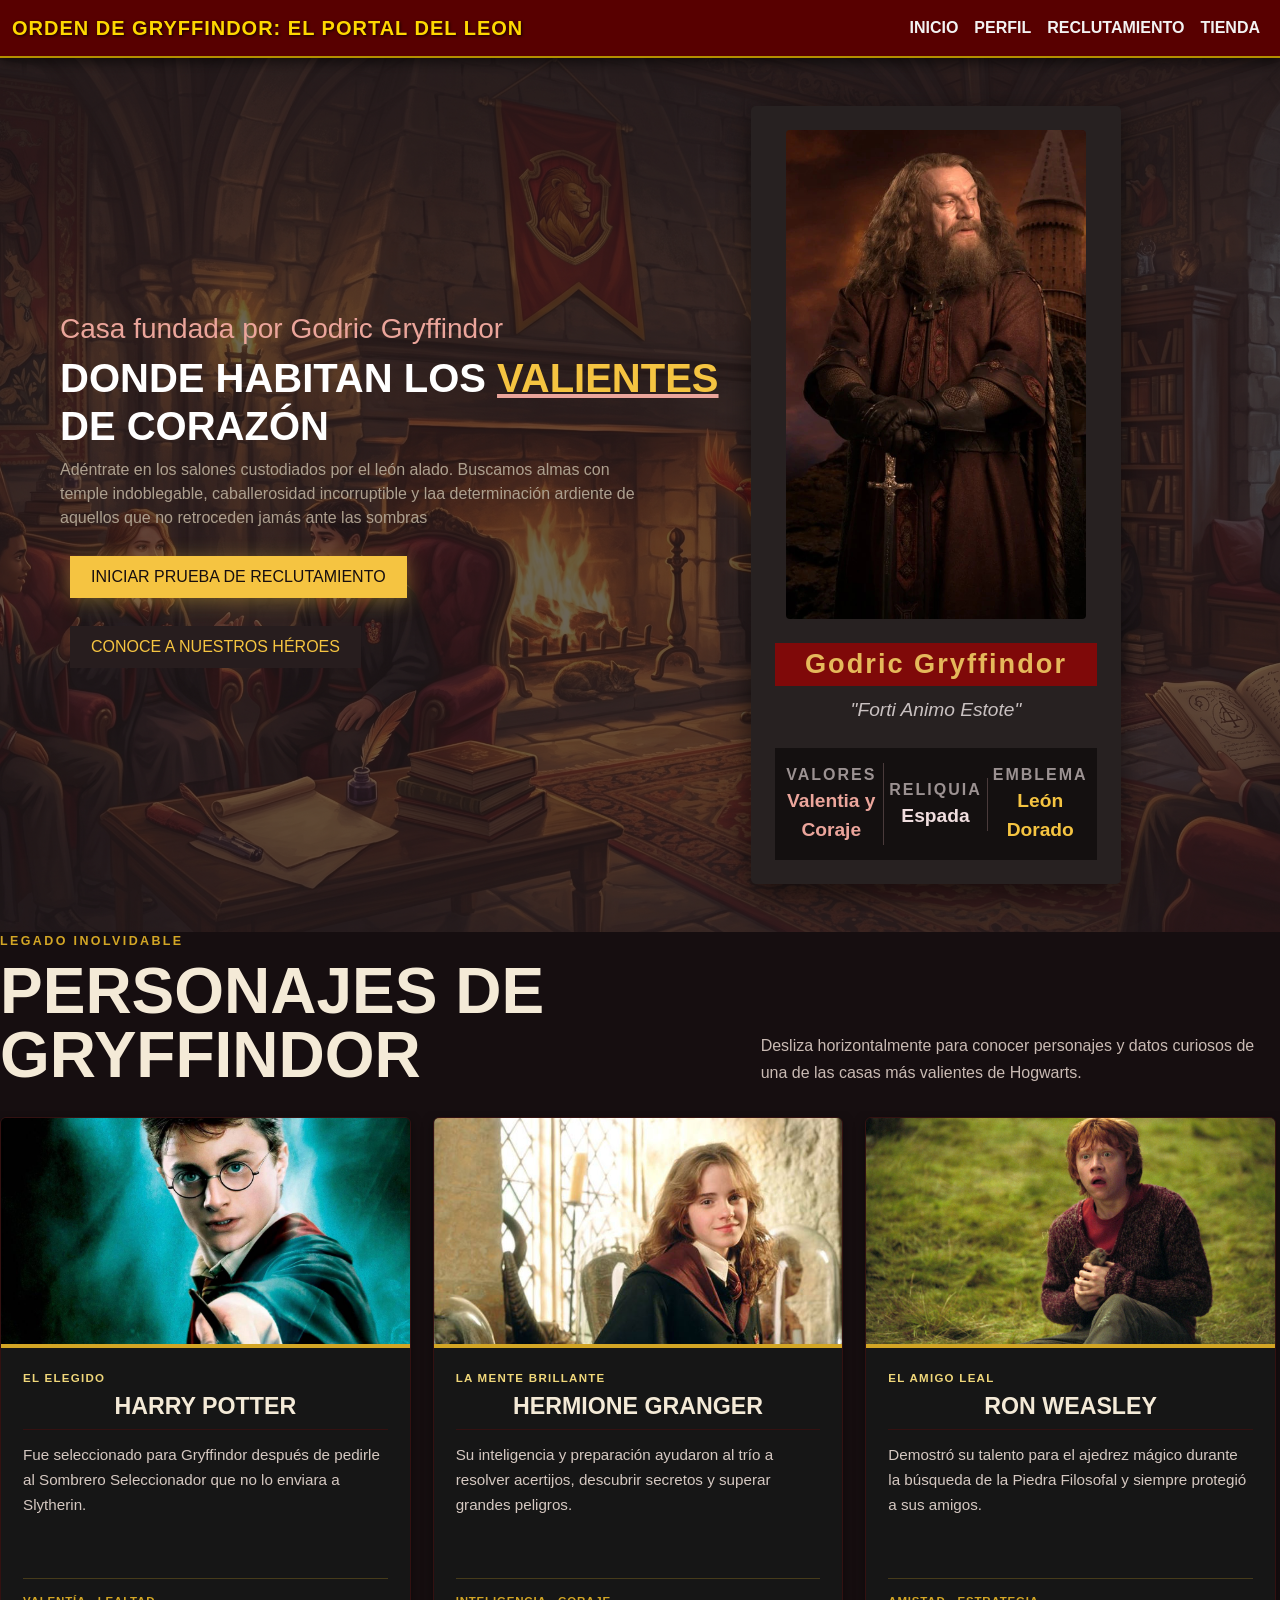
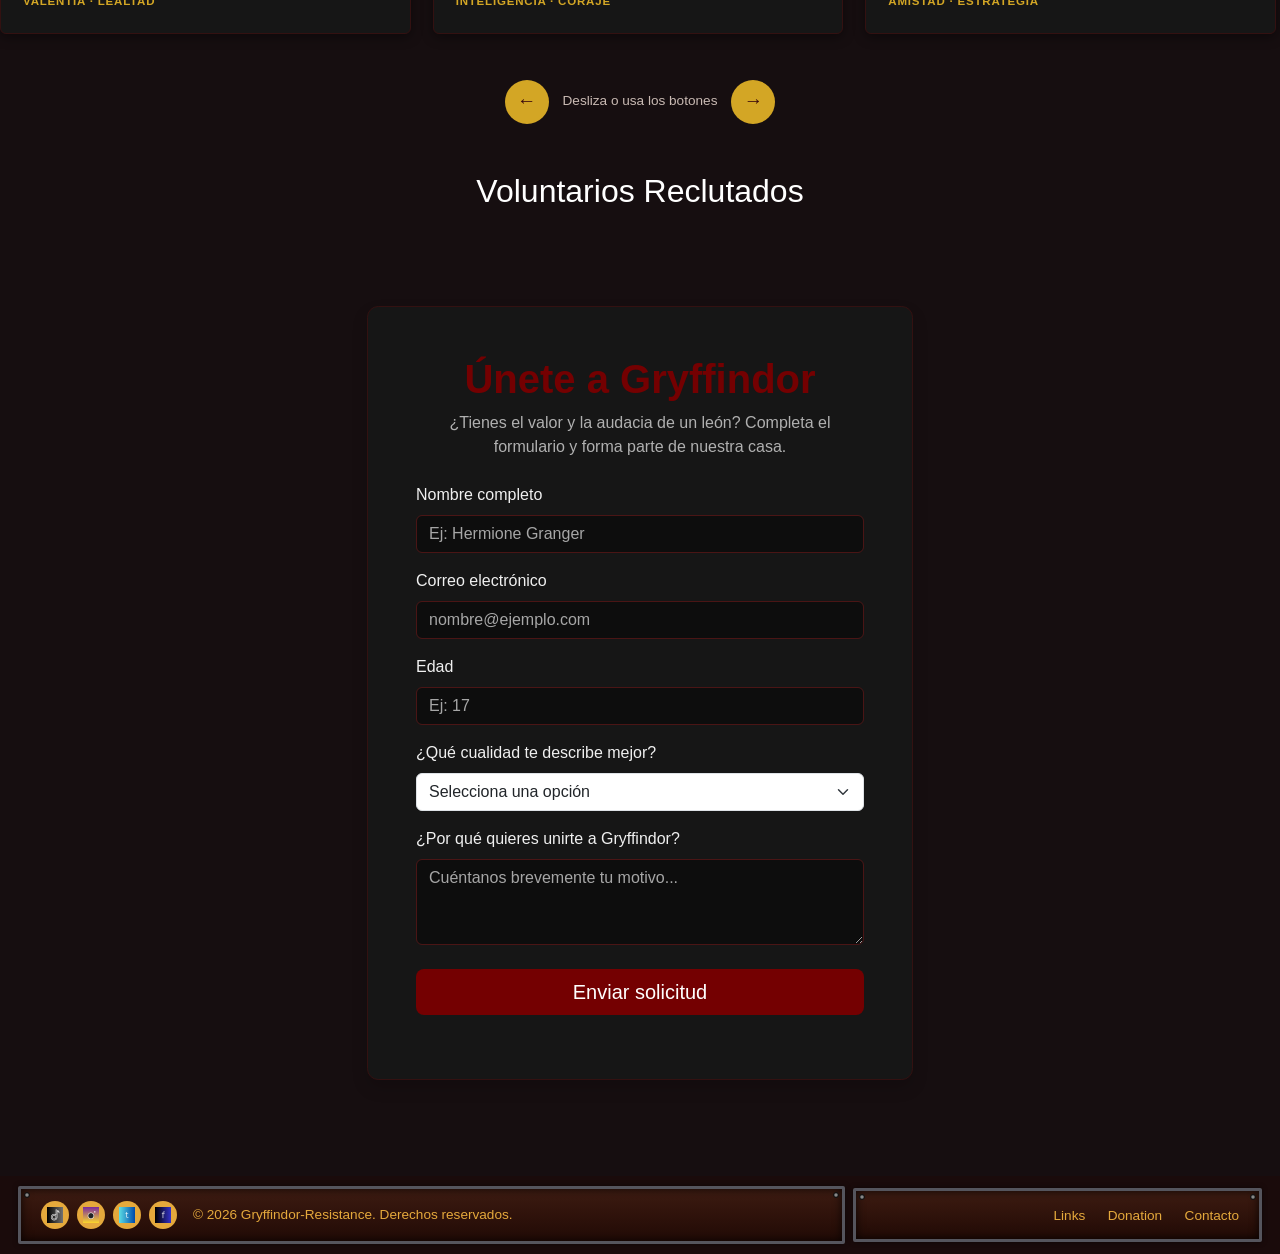
==== commit 1f3a0ba6: "Merge pull request #19 from DanielCastroPerez/mireya Mireya" ====
--- a/index.html
+++ b/index.html
@@ -48,7 +48,7 @@
               <a class="nav-link" href="#formulario">RECLUTAMIENTO</a>
             </li>
             <li class="nav-item">
-              <a class="nav-link" href="store.html">SALA COMUN</a>
+              <a class="nav-link" href="store.html">TIENDA</a>
             </li>
           </ul>
         </div>
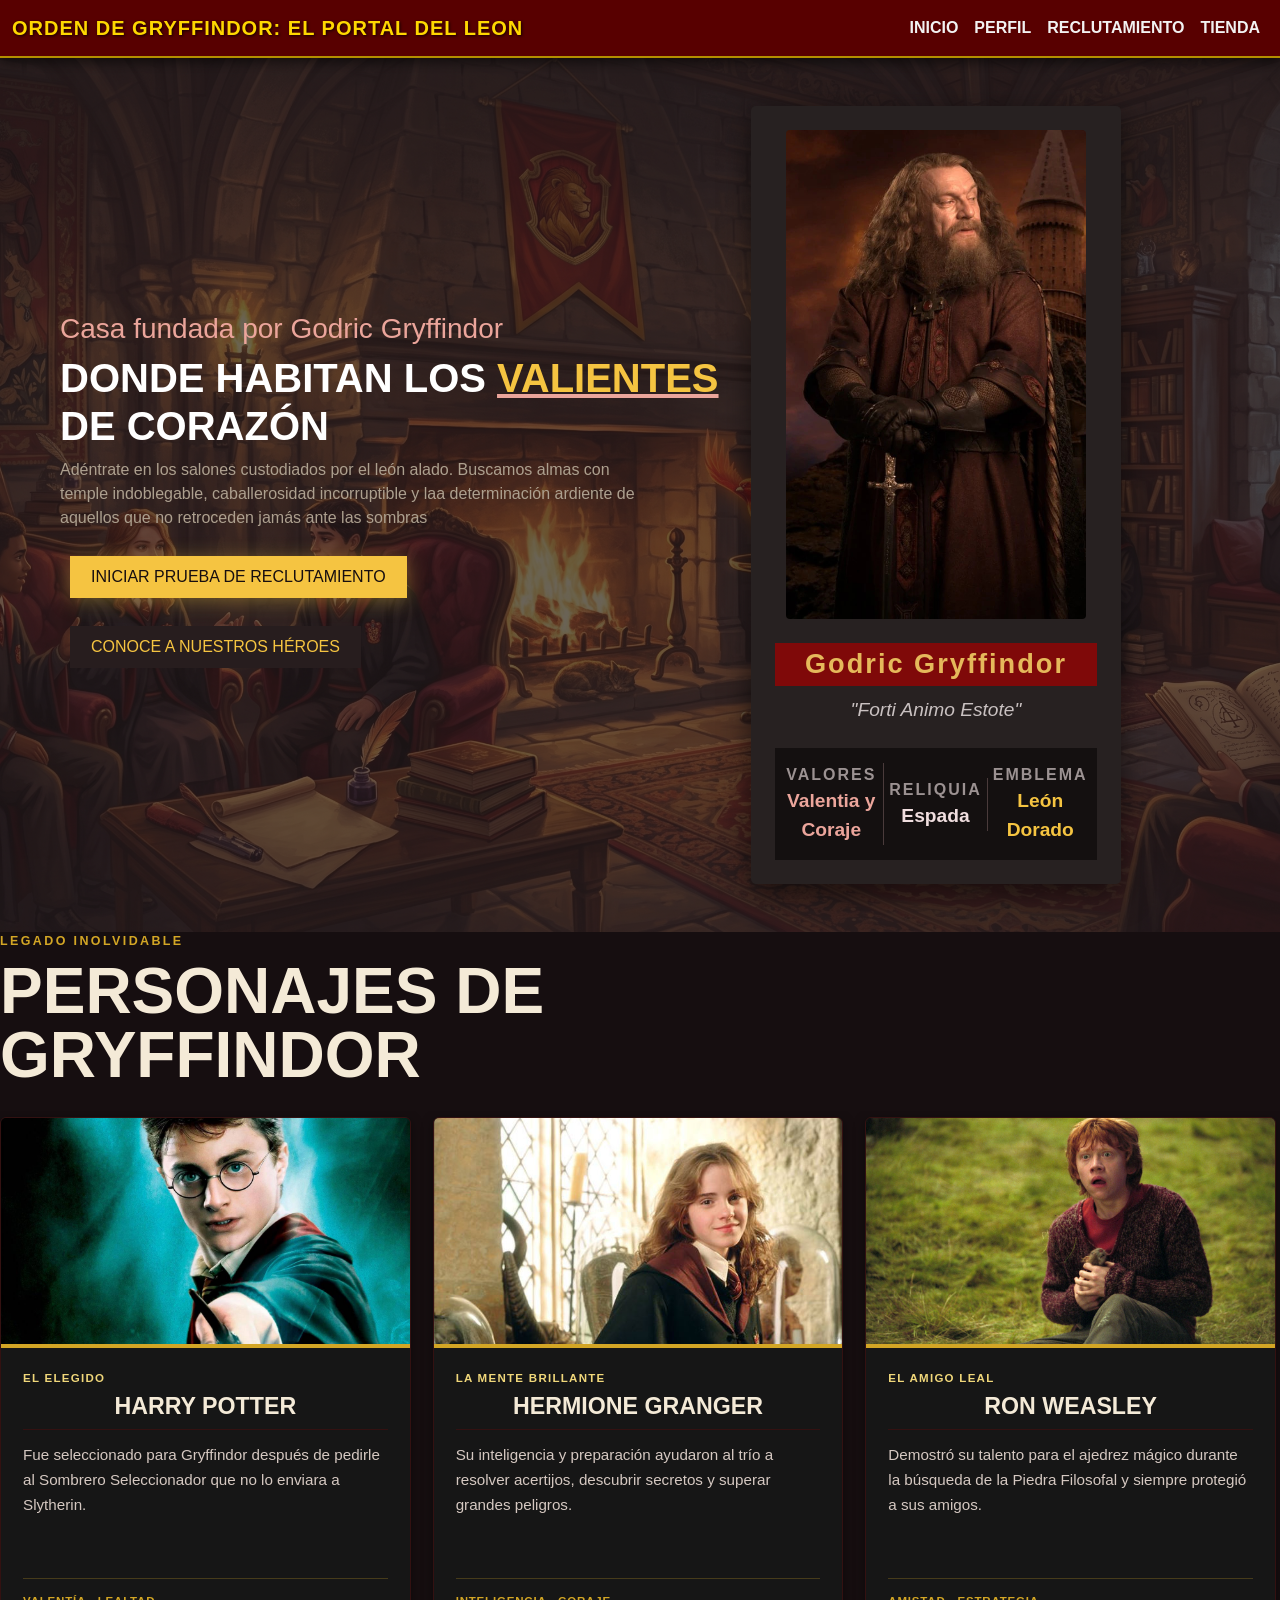
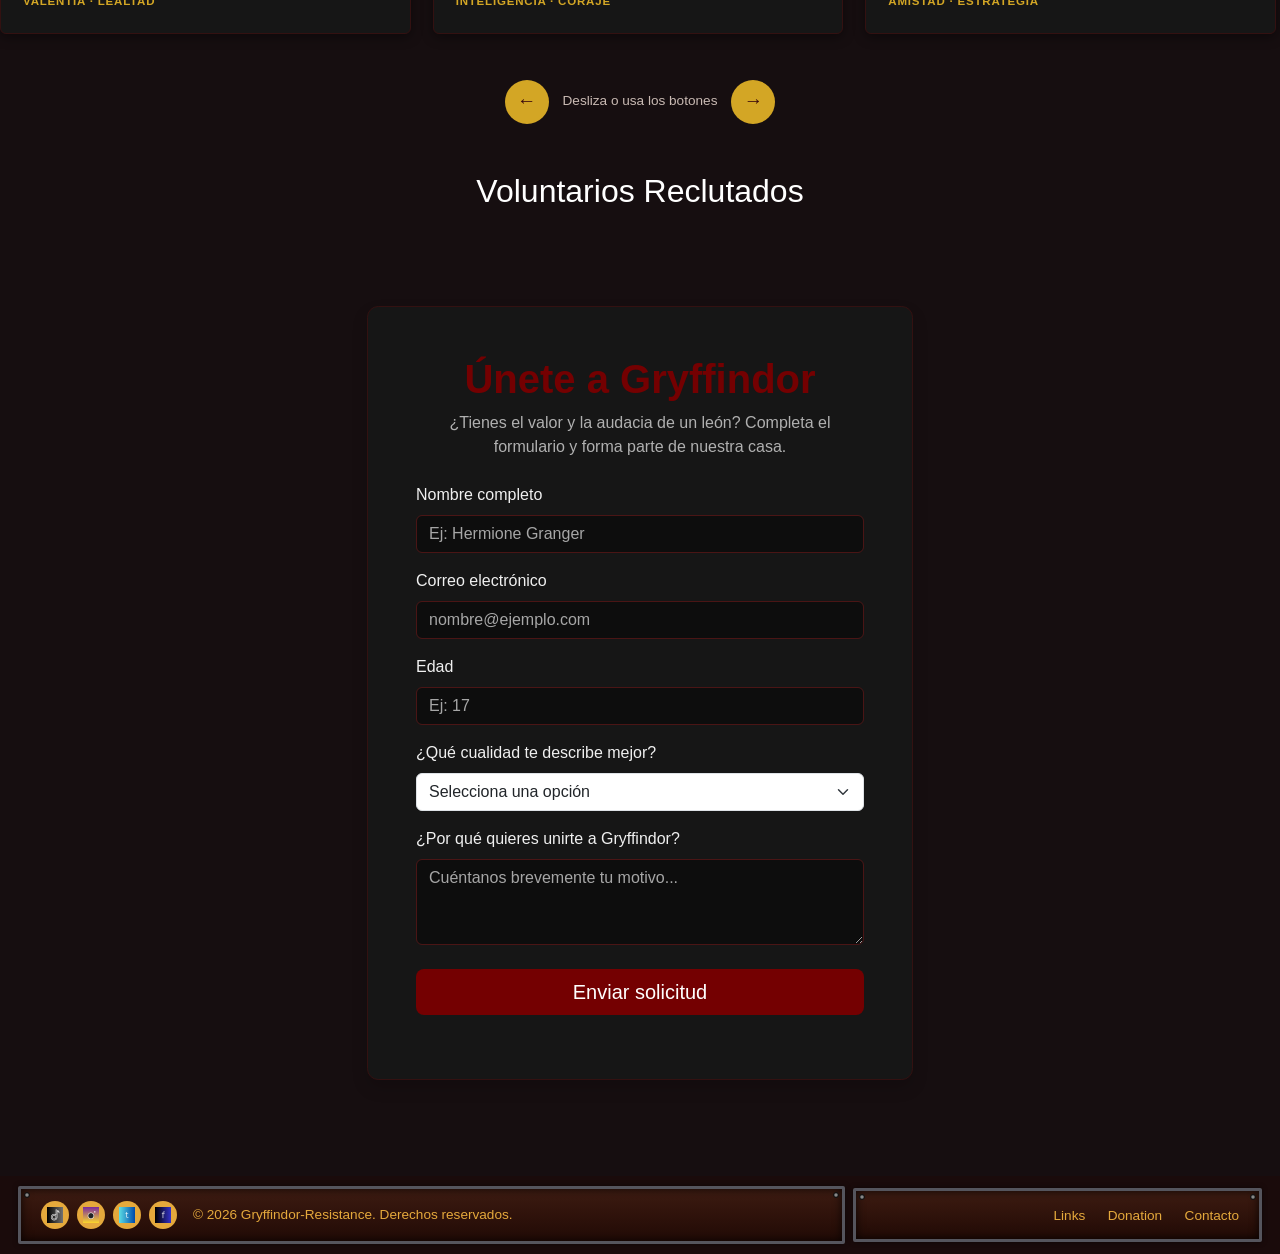
==== commit 5a7fc69d: "Musica" ====
--- a/index.html
+++ b/index.html
@@ -116,10 +116,6 @@
 
           <div class="col-lg-5">
             <!--? Instrucción para indicar que las tarjetas pueden deslizarse. -->
-            <p class="section-description mb-0">
-              Desliza horizontalmente para conocer personajes y datos curiosos
-              de una de las casas más valientes de Hogwarts.
-            </p>
           </div>
         </header>
 
@@ -392,9 +388,11 @@
     </div>
   </footer>
 
-
-    <!--!FIN DE PERFIL-->
- </div>
+<audio autoplay loop>
+  <source src="/assets/harry-potter-theme.mp3" type="audio/mp3">
+  Tu navegador no soporta el elemento de audio.
+</audio>
+</div>
     <!-- Link de bootstrap -->
     <script
       src="https://cdn.jsdelivr.net/npm/bootstrap@5.3.8/dist/js/bootstrap.bundle.min.js"
--- a/stryle.css
+++ b/stryle.css
@@ -366,7 +366,7 @@
 }
 
 #descripcion {
-    padding-top: 5rem;
+    padding-top: 3rem;
 }
 
 .profile-details {
@@ -494,4 +494,4 @@
     .profile-header-container {
         margin-bottom: 2rem;
     }
-}+}
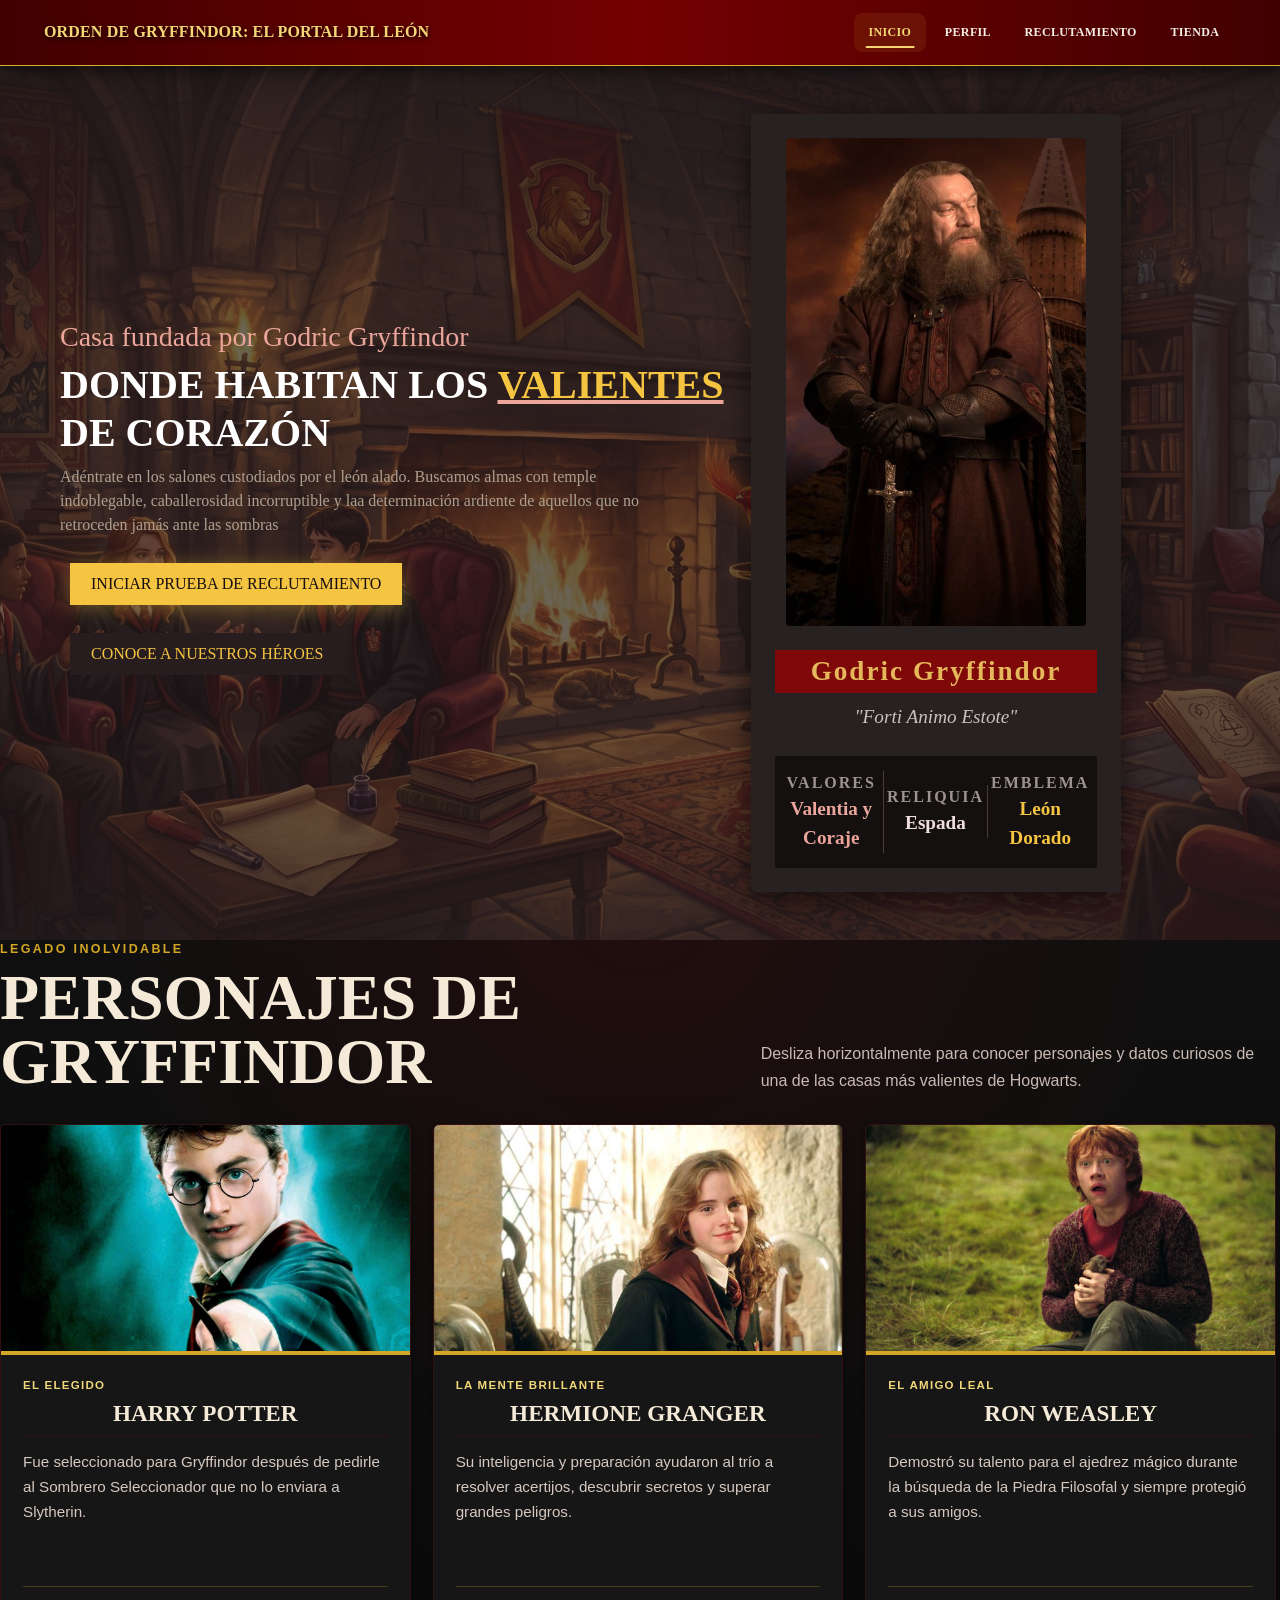
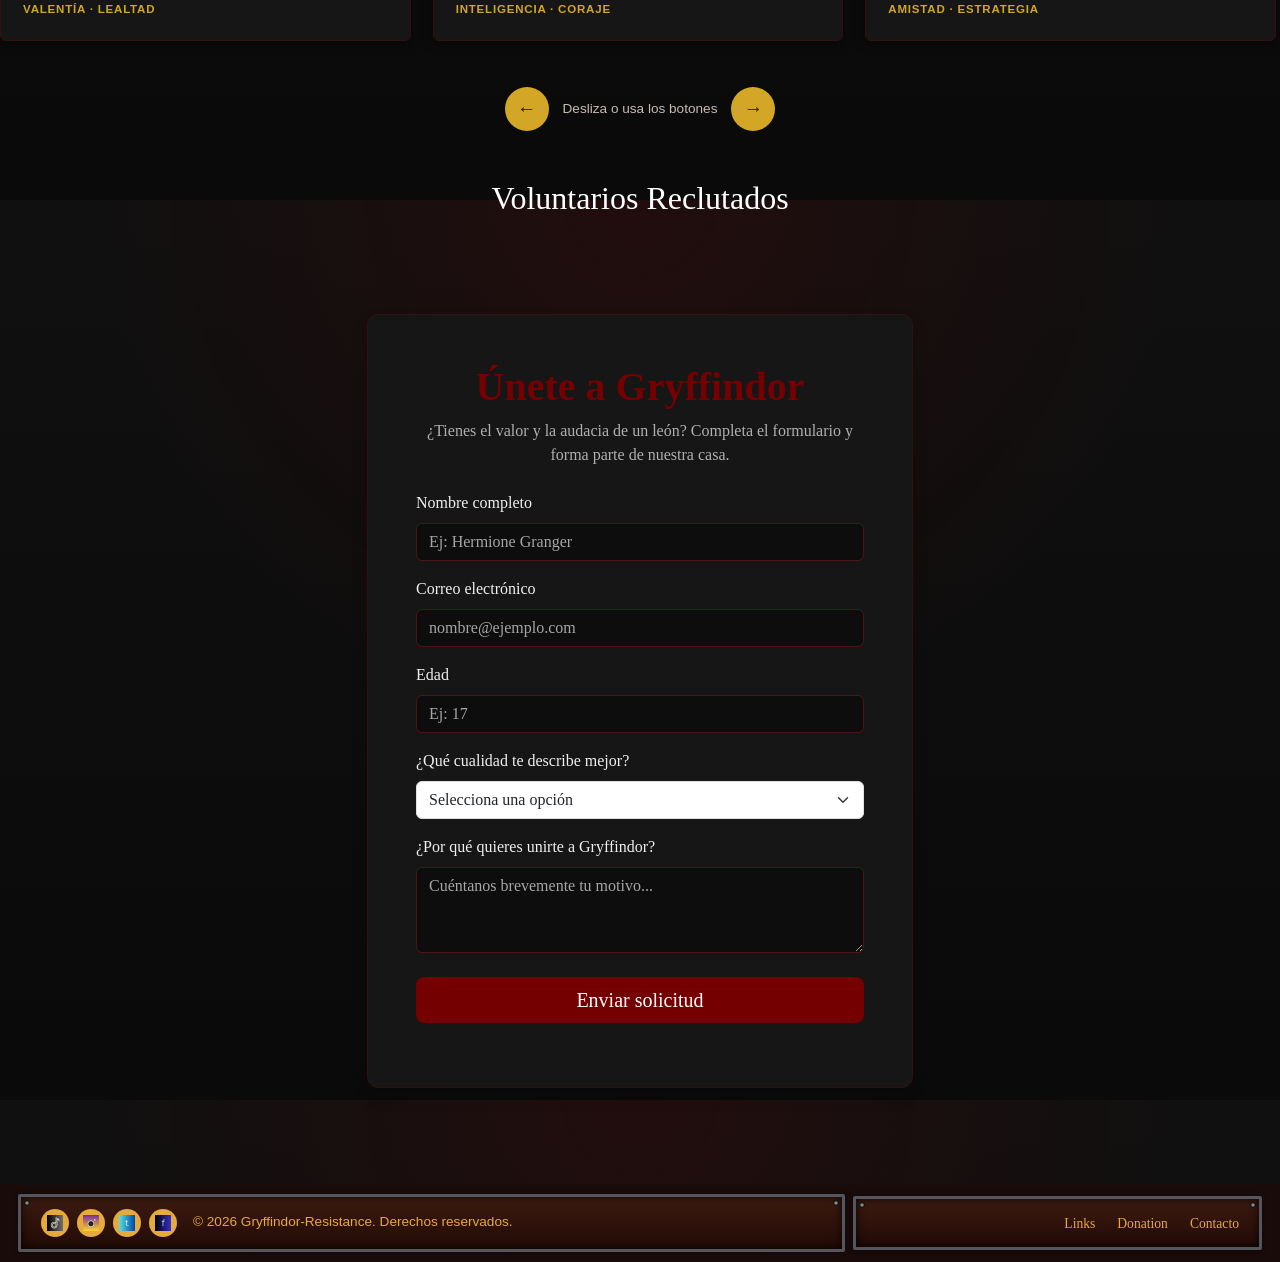
==== commit 55f71ccf: "correccion de links" ====
--- a/index.html
+++ b/index.html
@@ -16,43 +16,30 @@
   </head>
   <body>
     <!--INICIO NAVAR-->
-    <nav class="navbar navbar-expand-lg navbar-gryffindor">
-      <div class="container-fluid">
-        <a class="navbar-brand" href="#"
-          >ORDEN DE GRYFFINDOR: EL PORTAL DEL LEON</a
-        >
-        <button
-          class="navbar-toggler"
-          type="button"
-          data-bs-toggle="collapse"
-          data-bs-target="#navbarNav"
-          aria-controls="navbarNav"
-          aria-expanded="false"
-          aria-label="Toggle navigation"
-        >
-          <span class="navbar-toggler-icon"></span>
-        </button>
-        <div class="collapse navbar-collapse" id="navbarNav">
-          <ul class="navbar-nav ms-auto">
-            <li class="nav-item">
-              <a class="nav-link" aria-current="page" href="/index.html"
-                >INICIO
-              </a>
-            </li>
-            <li class="nav-item">
-              <a class="nav-link" aria-current="page" href="perfil.html"
-                >PERFIL
-              </a>
-            </li>
-            <li class="nav-item">
-              <a class="nav-link" href="#formulario">RECLUTAMIENTO</a>
-            </li>
-            <li class="nav-item">
-              <a class="nav-link" href="store.html">TIENDA</a>
-            </li>
-          </ul>
-        </div>
-      </div>
+<nav class="navbar navbar-expand-lg navbar-gryffindor sticky-top">
+        <div class="container-fluid">
+            <a class="navbar-brand" href="/index.html">
+                ORDEN DE GRYFFINDOR: EL PORTAL DEL LEÓN
+              </a>
+            <button class="navbar-toggler" type="button" data-bs-toggle="collapse" data-bs-target="#navbarNav" aria-controls="navbarNav" aria-expanded="false" aria-label="Abrir menú de navegación">
+                <span class="navbar-toggler-icon"></span>
+            </button>
+            <div class="collapse navbar-collapse" id="navbarNav">
+                <ul class="navbar-nav ms-auto">
+                    <li class="nav-item">
+                        <a class="nav-link active" href="/index.html">INICIO</a>
+                    </li>
+                    <li class="nav-item">
+                        <a class="nav-link" aria-current="page" href="/perfil.html">PERFIL</a>
+                    </li>
+                    <li class="nav-item">
+                        <a class="nav-link" href="#formulario">RECLUTAMIENTO</a>
+                    </li>
+                    <li class="nav-item">
+                        <a class="nav-link" href="/store.html">TIENDA</a>
+                    </li>
+                </ul>
+            </div>
     </nav>
     <!--FIN NAVAR-->
     <!--!INICIO DE BANNER (MIREYA)-->
@@ -116,6 +103,10 @@
 
           <div class="col-lg-5">
             <!--? Instrucción para indicar que las tarjetas pueden deslizarse. -->
+            <p class="section-description mb-0">
+              Desliza horizontalmente para conocer personajes y datos curiosos
+              de una de las casas más valientes de Hogwarts.
+            </p>
           </div>
         </header>
 
@@ -388,11 +379,9 @@
     </div>
   </footer>
 
-<audio autoplay loop>
-  <source src="/assets/harry-potter-theme.mp3" type="audio/mp3">
-  Tu navegador no soporta el elemento de audio.
-</audio>
-</div>
+
+    <!--!FIN DE PERFIL-->
+ </div>
     <!-- Link de bootstrap -->
     <script
       src="https://cdn.jsdelivr.net/npm/bootstrap@5.3.8/dist/js/bootstrap.bundle.min.js"
--- a/stryle.css
+++ b/stryle.css
@@ -299,36 +299,6 @@
     padding: 0;
 }
 
-.navbar-gryffindor {
-    background-color: #580000 !important;
-    border-bottom: 0.125rem solid #b38f00;
-    box-shadow: 0 0.25rem 0.75rem rgba(0, 0, 0, 0.6);
-}
-
-.navbar-gryffindor .navbar-brand {
-    color: #ffd700 !important;
-    font-weight: 800;
-    letter-spacing: 0.0625rem;
-    text-shadow: 0.0625rem 0.0625rem 0.1875rem rgba(0, 0, 0, 0.8);
-}
-
-.navbar-gryffindor .nav-link {
-    color: #f2f2f2 !important;
-    font-weight: 600;
-    transition: color 0.2s ease;
-}
-
-.navbar-gryffindor .nav-link:hover, 
-.navbar-gryffindor .nav-link.active {
-    color: #ffd700 !important;
-    text-shadow: 0 0 0.5rem rgba(255, 215, 0, 0.4);
-}
-
-.profile-header-container {
-    position: relative;
-    margin-bottom: 6rem;
-}
-
 #banner {
     width: 100%;
     height: 18rem;
@@ -495,3 +465,132 @@
         margin-bottom: 2rem;
     }
 }
+
+:root {
+    --red: #740001;
+    --red-dark: #410000;
+    --red-light: #9b111e;
+    --gold: #d6af36;
+    --gold-light: #f4d675;
+    --gold-dark: #9b790f;
+    --background: #0d0d0d;
+    --surface: #151515;
+    --surface-light: #1d1d1d;
+    --input: #0a0a0a;
+    --text: #f2ede3;
+    --text-soft: #d7d0c4;
+    --muted: #a69c88;
+    --border: rgba(214, 175, 54, 0.22);
+    --border-dark: rgba(116, 0, 1, 0.45);
+    --shadow: 0 0.7rem 1.8rem rgba(0, 0, 0, 0.38);
+    --transition: 0.25s ease;
+}
+
+* {
+    box-sizing: border-box;
+}
+
+html {
+    scroll-behavior: smooth;
+}
+
+body {
+    margin: 0;
+    overflow-x: hidden;
+    background:
+        radial-gradient(circle at top, rgba(116, 0, 1, 0.18), transparent 35rem),
+        linear-gradient(180deg, #101010 0%, #0a0a0a 100%);
+    color: var(--text);
+    font-family: Georgia, "Times New Roman", serif;
+    font-size: 16px;
+}
+
+h1,
+h2,
+h3,
+h4,
+h5,
+h6,
+button,
+.navbar-brand,
+.nav-link {
+    font-family: "Cinzel", Georgia, serif;
+}
+
+
+button, a {
+    -webkit-tap-highlight-color: transparent;
+}
+
+.navbar-gryffindor {
+    min-height: 4.1rem;
+    padding: 0.65rem 2rem;
+    background: linear-gradient(90deg, var(--red-dark), var(--red), var(--red-dark)) !important;
+    border-bottom: 1px solid var(--gold);
+    box-shadow: 0 0.3rem 1rem rgba(0, 0, 0, 0.55);
+}
+
+.navbar-gryffindor .navbar-brand {
+    display: flex;
+    align-items: center;
+    gap: 0.4rem;
+    color: var(--gold-light) !important;
+    font-size: 1rem;
+    font-weight: 800;
+    letter-spacing: 0.01em;
+    text-shadow: 0 0.13rem 0.3rem rgba(0, 0, 0, 0.9);
+    transition: color var(--transition), transform var(--transition);
+}
+
+.navbar-gryffindor .navbar-brand:hover {
+    color: #fff4bd !important;
+    transform: scale(1.02);
+}
+
+.navbar-gryffindor .nav-link {
+    position: relative;
+    color: #f5eee5 !important;
+    font-size: 0.75rem;
+    font-weight: 700;
+    letter-spacing: 0.03em;
+    margin: 0 0.15rem;
+    padding: 0.65rem 0.9rem !important;
+    border-radius: 0.55rem;
+    transition: color var(--transition), background-color var(--transition);
+}
+
+.navbar-gryffindor .nav-link::after {
+    position: absolute;
+    bottom: 0.22rem;
+    left: 50%;
+    width: 0;
+    height: 0.12rem;
+    content: "";
+    background: var(--gold-light);
+    border-radius: 1rem;
+    transform: translateX(-50%);
+    transition: width var(--transition);
+}
+
+.navbar-gryffindor .nav-link:hover,
+.navbar-gryffindor .nav-link.active {
+    color: var(--gold-light) !important;
+    background: rgba(214, 175, 54, 0.1);
+}
+
+.navbar-gryffindor .nav-link:hover::after,
+.navbar-gryffindor .nav-link.active::after {
+    width: 68%;
+}
+
+.navbar-toggler {
+    border: 1px solid var(--gold) !important;
+}
+
+.navbar-toggler:focus {
+    box-shadow: 0 0 0 0.18rem rgba(214, 175, 54, 0.35);
+}
+
+.navbar-toggler-icon {
+    filter: brightness(0) invert(1);
+}
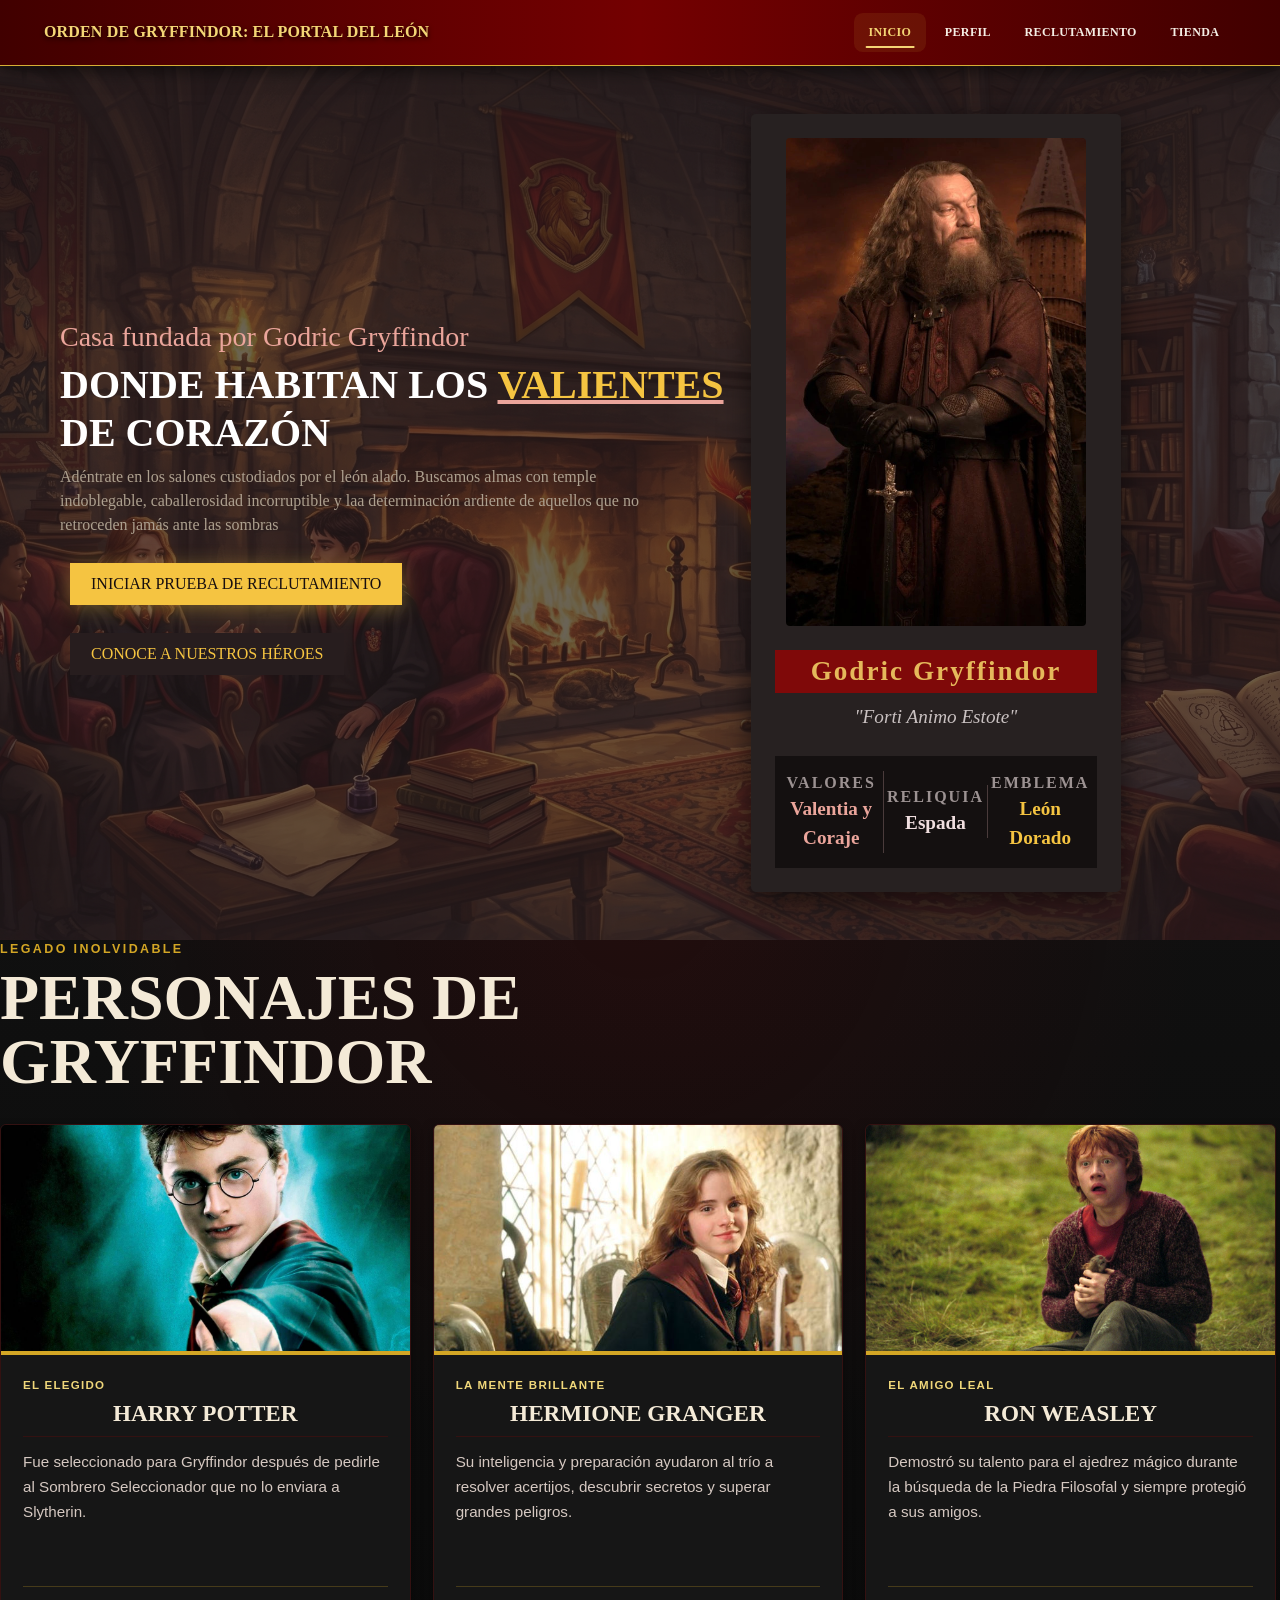
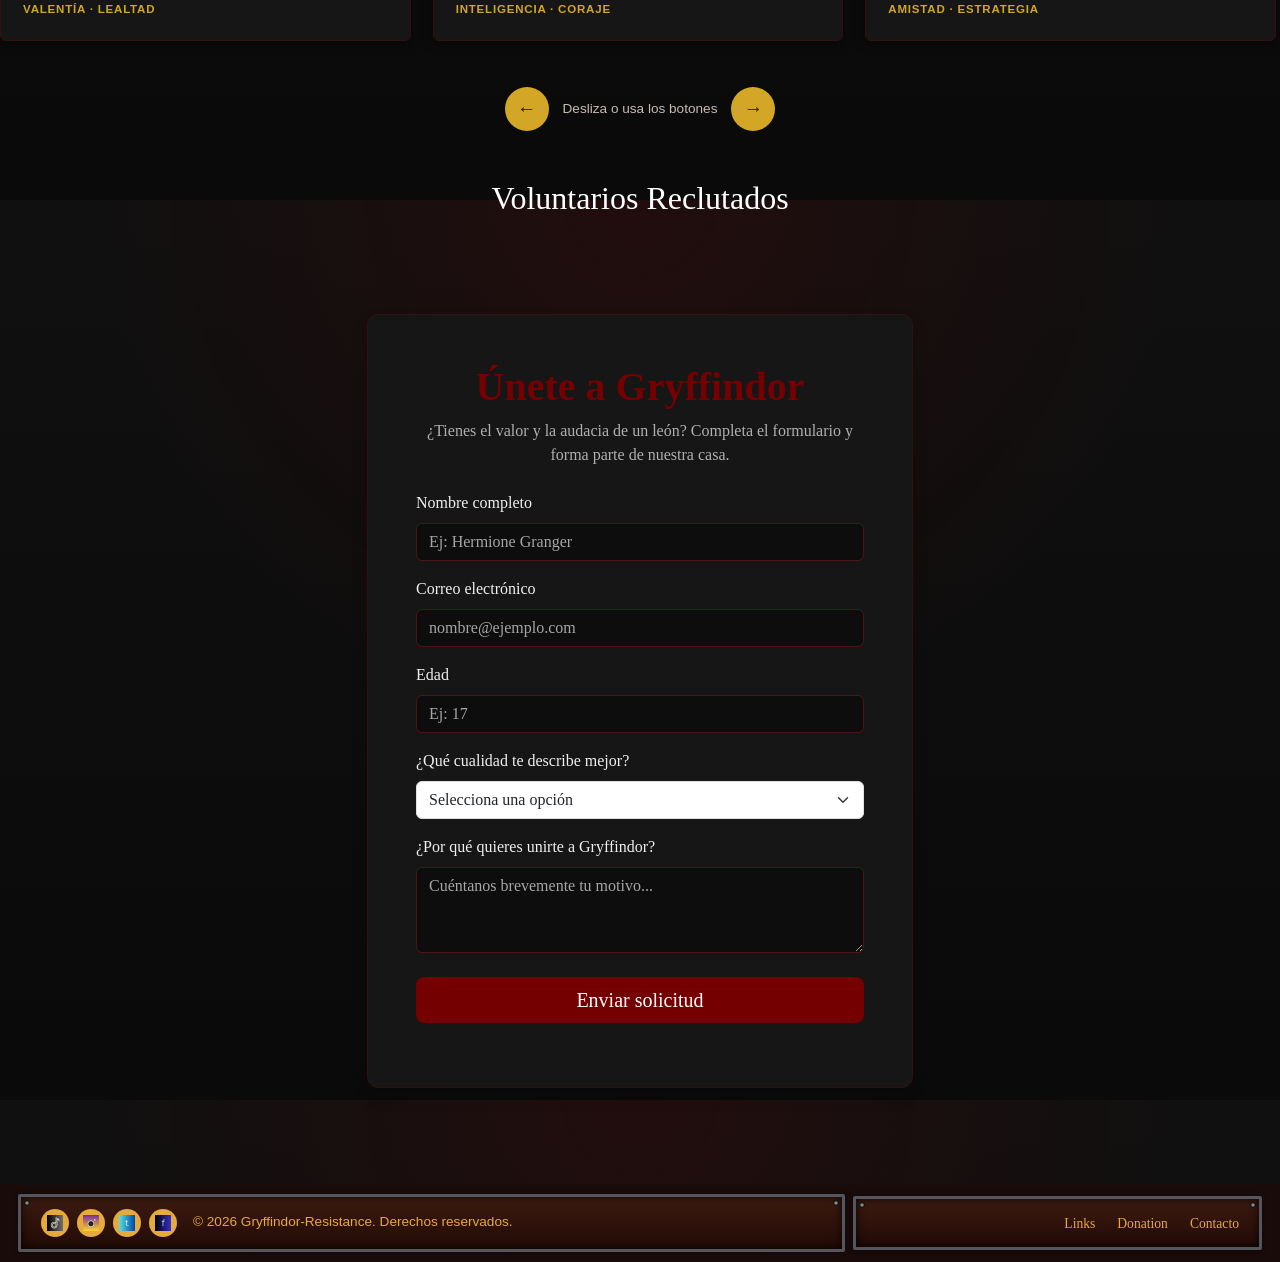
==== commit c36d6a6b: "Merge pull request #23 from DanielCastroPerez/Natalia correccion de links" ====
--- a/index.html
+++ b/index.html
@@ -103,10 +103,6 @@
 
           <div class="col-lg-5">
             <!--? Instrucción para indicar que las tarjetas pueden deslizarse. -->
-            <p class="section-description mb-0">
-              Desliza horizontalmente para conocer personajes y datos curiosos
-              de una de las casas más valientes de Hogwarts.
-            </p>
           </div>
         </header>
 
@@ -379,9 +375,11 @@
     </div>
   </footer>
 
-
-    <!--!FIN DE PERFIL-->
- </div>
+<audio autoplay loop>
+  <source src="/assets/harry-potter-theme.mp3" type="audio/mp3">
+  Tu navegador no soporta el elemento de audio.
+</audio>
+</div>
     <!-- Link de bootstrap -->
     <script
       src="https://cdn.jsdelivr.net/npm/bootstrap@5.3.8/dist/js/bootstrap.bundle.min.js"
